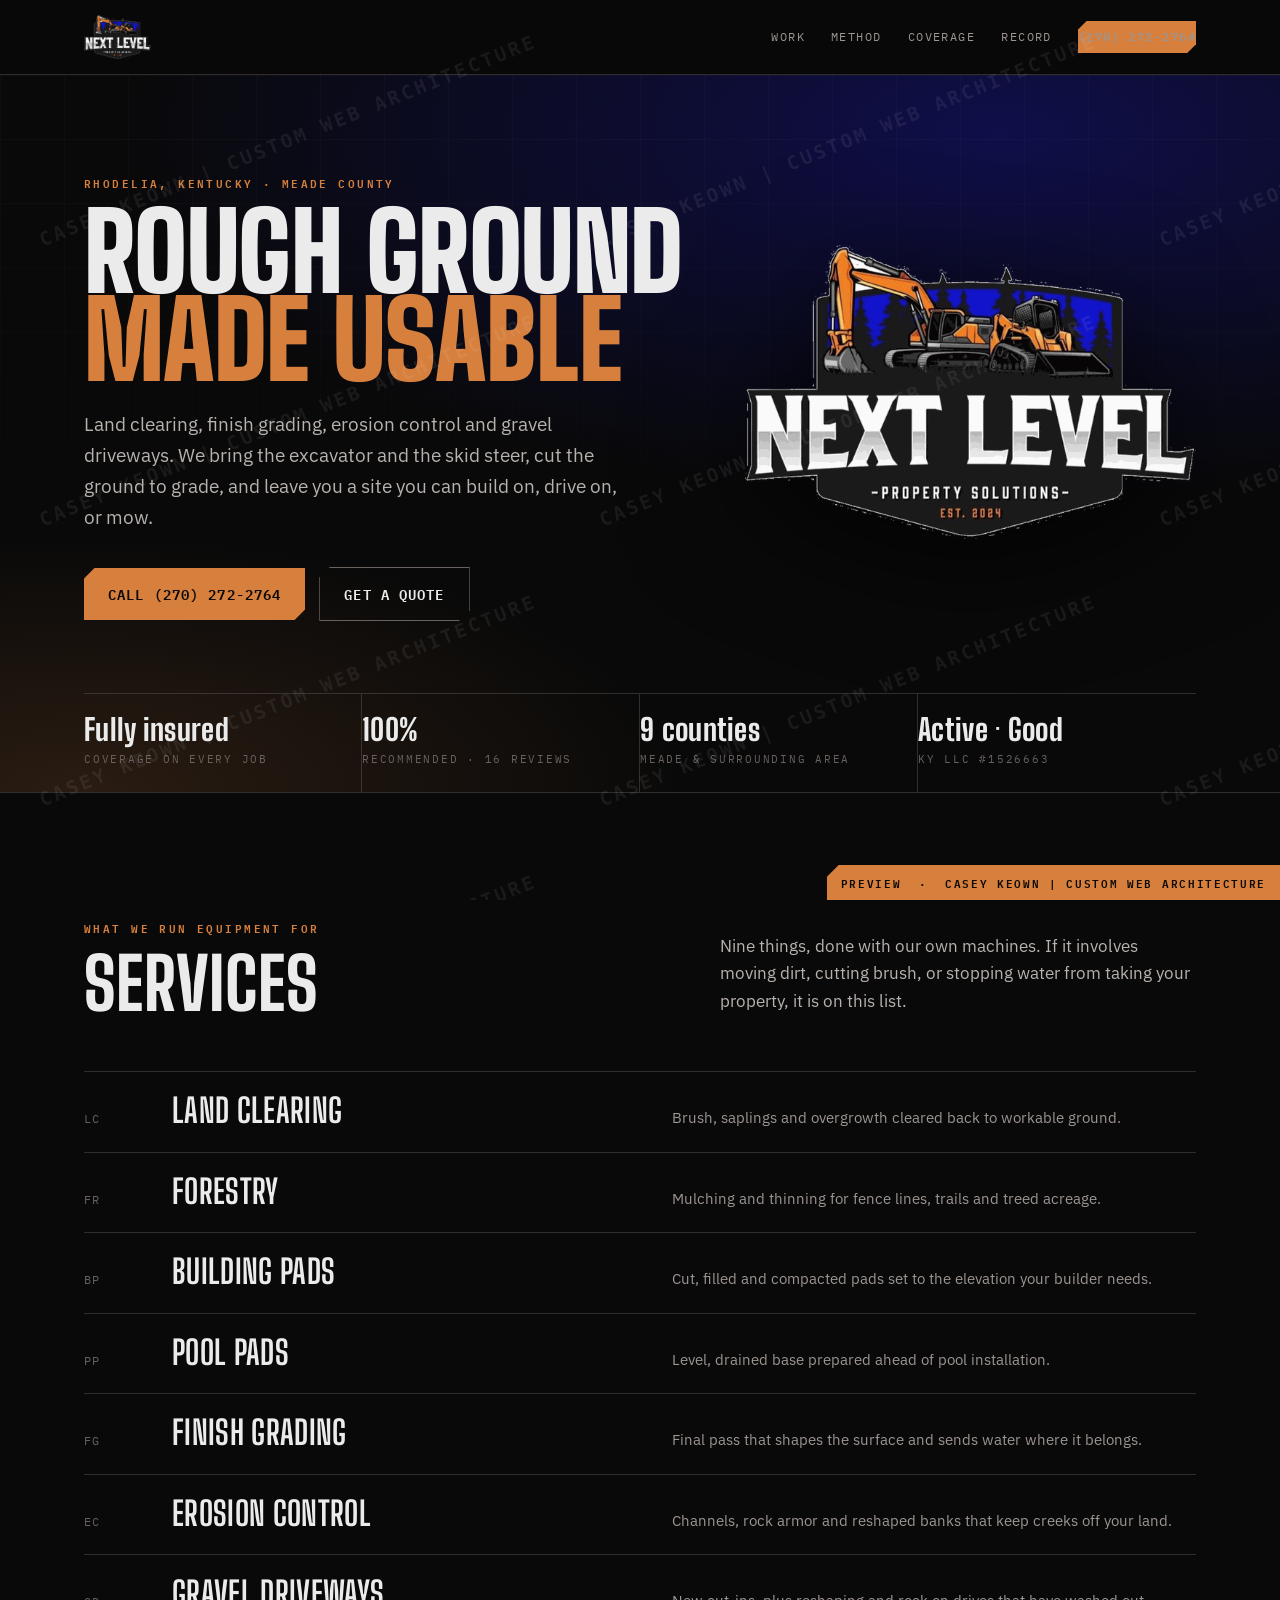
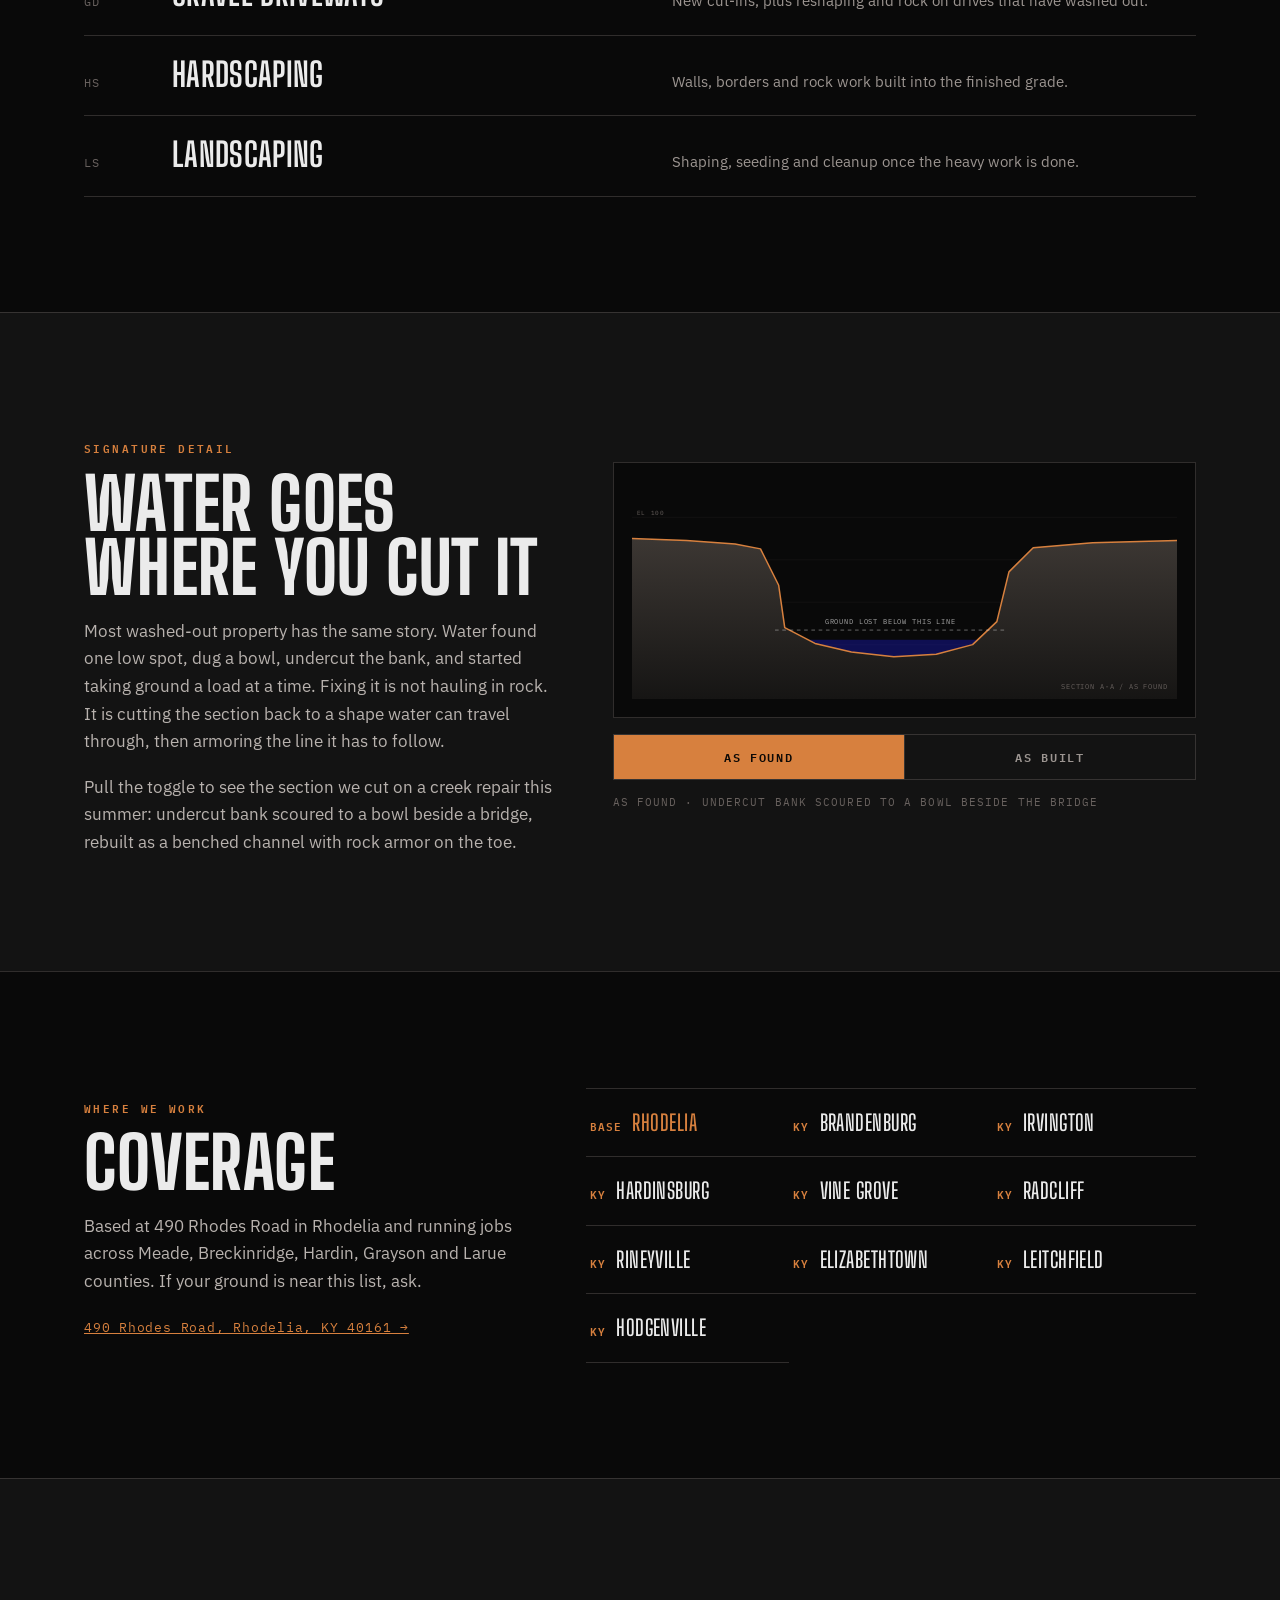
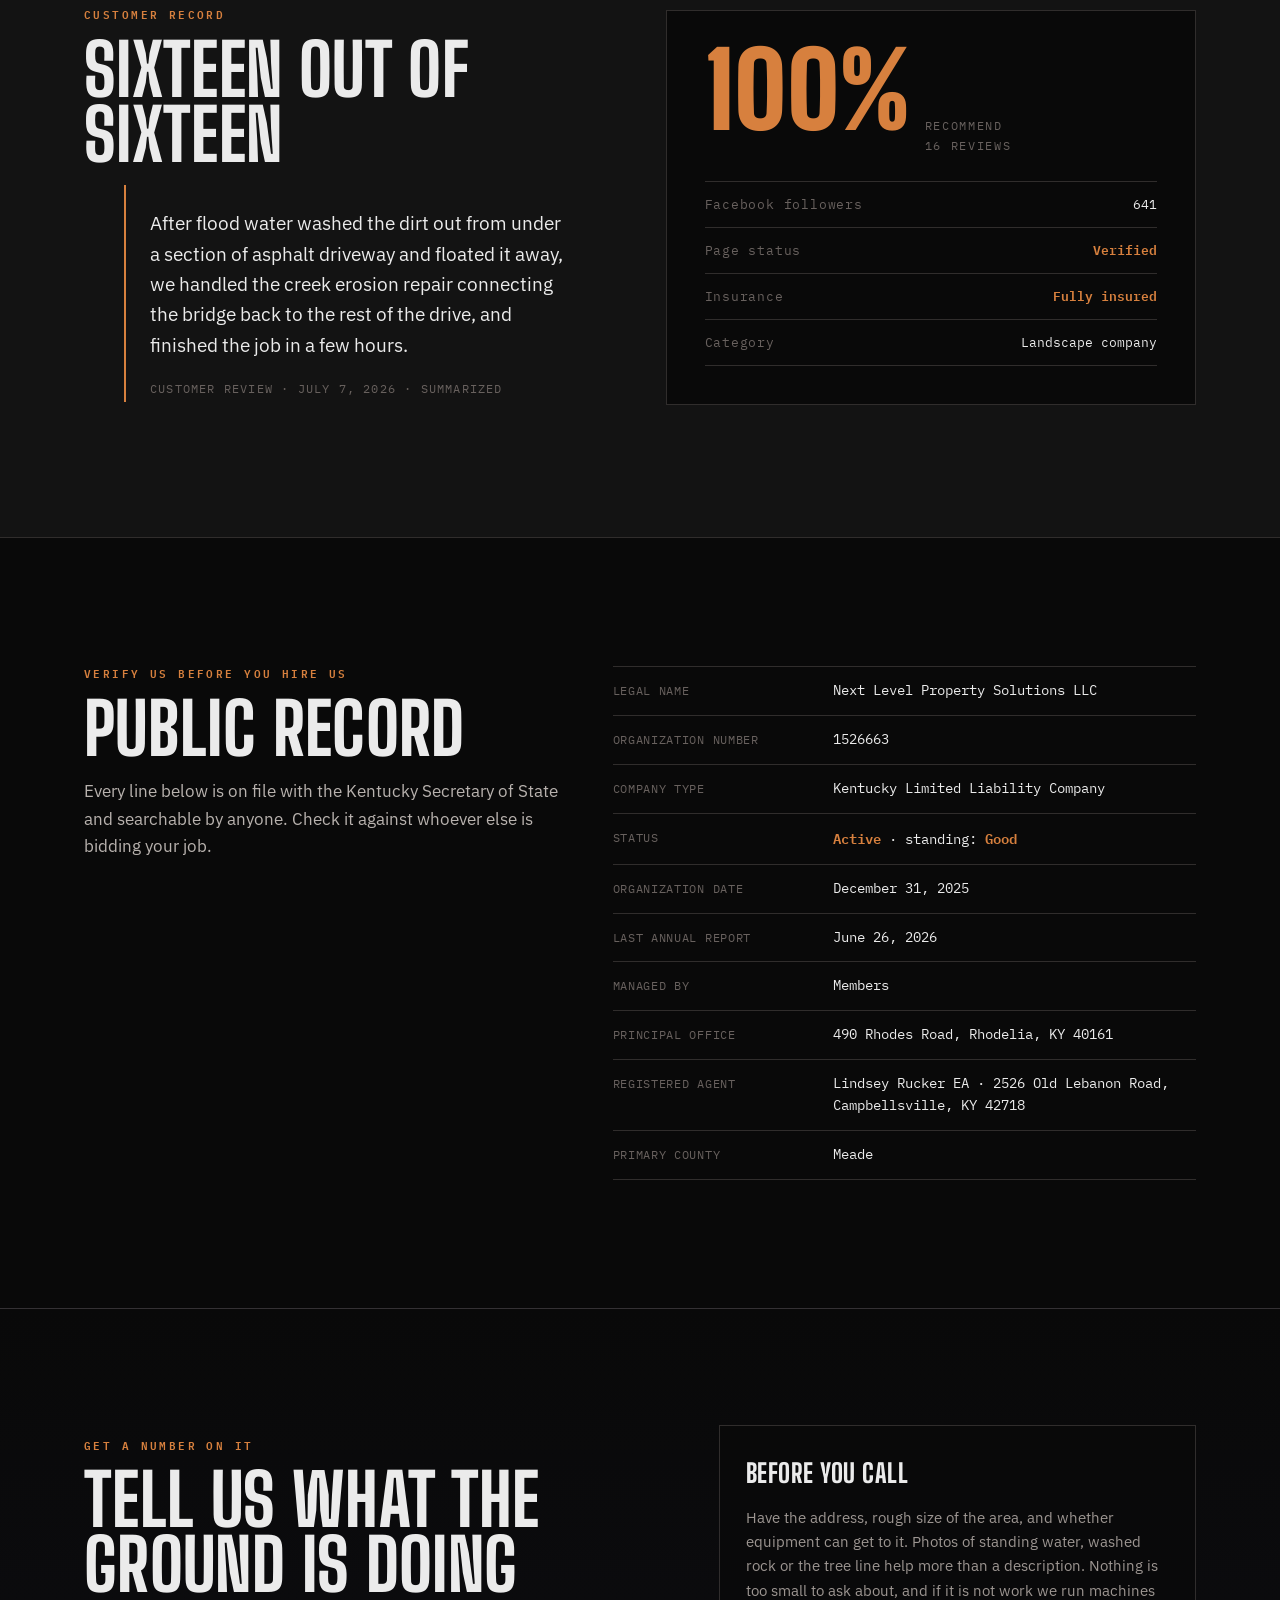
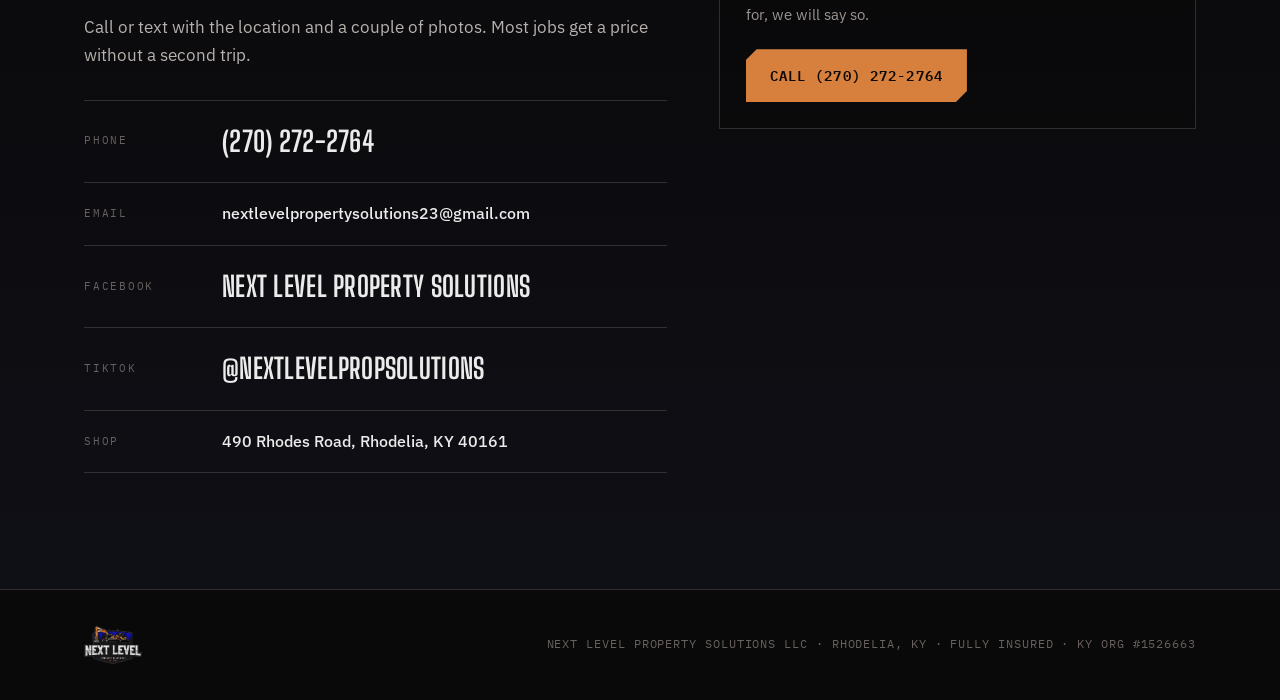
==== index.html @ d4b5556b "Add files via upload" ====
<!DOCTYPE html>
<html lang="en">
<head>
<meta charset="utf-8">
<meta name="viewport" content="width=device-width, initial-scale=1">
<title>Next Level Property Solutions | Land Clearing, Grading &amp; Erosion Control | Meade County, KY</title>
<meta name="description" content="Land clearing, finish grading, erosion control, building pads and gravel driveways across Meade, Breckinridge and Hardin counties. Fully insured Kentucky LLC. Call (270) 272-2764.">
<link rel="preconnect" href="https://fonts.googleapis.com">
<link rel="preconnect" href="https://fonts.gstatic.com" crossorigin>
<link href="https://fonts.googleapis.com/css2?family=Big+Shoulders+Display:wght@500;600;700;800;900&family=IBM+Plex+Mono:wght@400;500;600&family=IBM+Plex+Sans:wght@400;500;600&display=swap" rel="stylesheet">
<style>
:root{
  --iron:#090909;
  --orange:#d7803e;
  --blue:#1817aa;
  --stone:#68615e;
  --bone:#ebebeb;
  --iron-2:#131313;
  --iron-3:#1c1b1a;
  --rule:rgba(104,97,94,.42);
  --display:"Big Shoulders Display","Arial Narrow",sans-serif;
  --body:"IBM Plex Sans",system-ui,sans-serif;
  --mono:"IBM Plex Mono",ui-monospace,monospace;
  --gut:clamp(20px,5vw,64px);
}
*{box-sizing:border-box}
html{scroll-behavior:smooth}
body{
  margin:0;background:var(--iron);color:var(--bone);
  font-family:var(--body);font-size:17px;line-height:1.62;
  -webkit-font-smoothing:antialiased;
}
img{max-width:100%;display:block}
a{color:inherit}

/* ---------- shared type ---------- */
.wrap{max-width:1240px;margin:0 auto;padding:0 var(--gut)}
.tag{
  font-family:var(--mono);font-size:11px;font-weight:600;letter-spacing:.22em;
  text-transform:uppercase;color:var(--orange);
}
.h2{
  font-family:var(--display);font-weight:800;line-height:.9;
  font-size:clamp(38px,5.6vw,74px);letter-spacing:.005em;margin:14px 0 0;
  text-transform:uppercase;
}
.lede{color:#b8b2ae;max-width:62ch;margin:18px 0 0}
.band{border-top:1px solid var(--rule);padding:clamp(64px,9vw,116px) 0}

/* ---------- header ---------- */
.top{
  position:sticky;top:0;z-index:60;
  background:rgba(9,9,9,.86);backdrop-filter:blur(10px);
  border-bottom:1px solid var(--rule);
}
.top-in{display:flex;align-items:center;gap:22px;height:74px}
.top-logo{height:44px;width:auto}
.top-nav{margin-left:auto;display:flex;gap:26px;align-items:center}
.top-nav a{
  font-family:var(--mono);font-size:12px;letter-spacing:.12em;text-transform:uppercase;
  color:#9c9591;text-decoration:none;padding:6px 0;border-bottom:1px solid transparent;
}
.top-nav a:hover,.top-nav a:focus-visible{color:var(--bone);border-bottom-color:var(--orange)}
.call{
  font-family:var(--mono);font-weight:600;font-size:13px;letter-spacing:.06em;
  background:var(--orange);color:#0d0906;text-decoration:none;
  padding:11px 18px;white-space:nowrap;
  clip-path:polygon(9px 0,100% 0,100% calc(100% - 9px),calc(100% - 9px) 100%,0 100%,0 9px);
}
.call:hover{background:#e8944f}
@media(max-width:880px){.top-nav a:not(.call){display:none}}

/* ---------- hero ---------- */
.hero{position:relative;overflow:hidden;padding:clamp(48px,7vw,88px) 0 0}
.hero-bg{
  position:absolute;inset:0;z-index:0;
  background:
    radial-gradient(120% 90% at 78% 8%, rgba(24,23,170,.40) 0%, rgba(24,23,170,0) 58%),
    radial-gradient(80% 60% at 6% 100%, rgba(215,128,62,.16) 0%, rgba(215,128,62,0) 60%),
    var(--iron);
}
.hero-grid{
  position:absolute;inset:0;z-index:0;opacity:.5;
  background-image:linear-gradient(rgba(104,97,94,.14) 1px,transparent 1px),
                   linear-gradient(90deg,rgba(104,97,94,.14) 1px,transparent 1px);
  background-size:64px 64px;
  -webkit-mask-image:linear-gradient(to bottom,#000 0%,transparent 78%);
  mask-image:linear-gradient(to bottom,#000 0%,transparent 78%);
}
.hero-in{position:relative;z-index:1;display:grid;grid-template-columns:1.15fr .85fr;gap:clamp(28px,4vw,60px);align-items:center}
.hero h1{
  font-family:var(--display);font-weight:900;text-transform:uppercase;
  font-size:clamp(46px,8.4vw,112px);line-height:.82;letter-spacing:-.005em;margin:16px 0 0;
}
.hero h1 em{font-style:normal;color:var(--orange);display:block}
.hero-sub{font-size:clamp(17px,1.5vw,20px);color:#b8b2ae;max-width:50ch;margin:24px 0 0}
.hero-cta{display:flex;flex-wrap:wrap;gap:14px;margin-top:34px;align-items:center}
.btn{
  font-family:var(--mono);font-weight:600;font-size:14px;letter-spacing:.08em;
  text-transform:uppercase;text-decoration:none;padding:15px 24px;
  clip-path:polygon(11px 0,100% 0,100% calc(100% - 11px),calc(100% - 11px) 100%,0 100%,0 11px);
}
.btn-solid{background:var(--orange);color:#0d0906}
.btn-solid:hover{background:#e8944f}
.btn-ghost{border:1px solid var(--stone);color:var(--bone)}
.btn-ghost:hover{border-color:var(--bone);background:rgba(235,235,235,.05)}
.hero-badge{position:relative}
.hero-badge img{
  width:100%;max-width:460px;margin-left:auto;
  filter:drop-shadow(0 26px 60px rgba(0,0,0,.75));
}
.hero-facts{
  position:relative;z-index:1;display:flex;flex-wrap:wrap;gap:0;
  margin-top:clamp(40px,6vw,72px);border-top:1px solid var(--rule);
}
.fact{
  flex:1 1 180px;padding:20px 22px 20px 0;border-right:1px solid var(--rule);
}
.fact:last-child{border-right:0}
.fact b{
  display:block;font-family:var(--display);font-weight:800;font-size:30px;line-height:1;
  letter-spacing:.01em;
}
.fact span{font-family:var(--mono);font-size:11px;letter-spacing:.16em;text-transform:uppercase;color:var(--stone)}
@media(max-width:900px){
  .hero-in{grid-template-columns:1fr}
  .hero-badge{order:-1}
  .hero-badge img{margin:0 auto;max-width:340px}
  .fact{flex-basis:50%;border-right:0}
}

/* ---------- services ---------- */
.svc-head{display:grid;grid-template-columns:1fr .8fr;gap:40px;align-items:end}
.svc-list{margin-top:clamp(34px,5vw,56px);border-top:1px solid var(--rule)}
.svc{
  display:grid;grid-template-columns:64px 1fr 1.1fr;gap:24px;align-items:baseline;
  padding:22px 0;border-bottom:1px solid var(--rule);
  transition:background .25s ease,padding-left .25s ease;
}
.svc:hover{background:linear-gradient(90deg,rgba(215,128,62,.10),rgba(215,128,62,0) 70%);padding-left:12px}
.svc-code{font-family:var(--mono);font-size:12px;color:var(--stone);letter-spacing:.1em}
.svc-name{
  font-family:var(--display);font-weight:700;text-transform:uppercase;
  font-size:clamp(24px,2.6vw,34px);line-height:1;letter-spacing:.01em;
}
.svc:hover .svc-name{color:var(--orange)}
.svc-note{color:#9c9591;font-size:15px;line-height:1.5}
@media(max-width:820px){
  .svc-head{grid-template-columns:1fr}
  .svc{grid-template-columns:52px 1fr;row-gap:6px}
  .svc-note{grid-column:2}
}

/* ---------- section signature ---------- */
.sec{background:var(--iron-2)}
.sec-in{display:grid;grid-template-columns:.9fr 1.1fr;gap:clamp(32px,4vw,64px);align-items:center}
.sec-fig{
  background:var(--iron);border:1px solid var(--rule);padding:18px;
}
.sec-fig svg{width:100%;height:auto;display:block}
.profile{transition:d 900ms cubic-bezier(.65,.02,.2,1)}
.riprap{transition:opacity 500ms ease}
.scour{transition:opacity 500ms ease}
.toggle{display:flex;margin-top:16px;border:1px solid var(--rule)}
.toggle button{
  flex:1;background:transparent;border:0;color:#9c9591;cursor:pointer;
  font-family:var(--mono);font-size:12px;font-weight:600;letter-spacing:.14em;
  text-transform:uppercase;padding:12px 8px;transition:all .2s ease;
}
.toggle button + button{border-left:1px solid var(--rule)}
.toggle button[aria-pressed="true"]{background:var(--orange);color:#0d0906}
.toggle button:focus-visible{outline:2px solid var(--bone);outline-offset:-4px}
.fig-cap{font-family:var(--mono);font-size:11px;letter-spacing:.1em;color:var(--stone);margin-top:14px;text-transform:uppercase}
@media(max-width:900px){.sec-in{grid-template-columns:1fr}}

/* ---------- coverage ---------- */
.cov{display:grid;grid-template-columns:.85fr 1.15fr;gap:clamp(32px,4vw,64px)}
.towns{display:grid;grid-template-columns:repeat(auto-fill,minmax(190px,1fr));gap:0;border-top:1px solid var(--rule)}
.town{
  border-bottom:1px solid var(--rule);padding:16px 4px;
  font-family:var(--display);font-weight:600;font-size:22px;text-transform:uppercase;
  letter-spacing:.02em;display:flex;align-items:baseline;gap:10px;
}
.town i{font-style:normal;color:var(--orange);font-family:var(--mono);font-size:11px;letter-spacing:.1em}
.town.base{color:var(--orange)}
@media(max-width:820px){.cov{grid-template-columns:1fr}}

/* ---------- proof ---------- */
.proof{background:var(--iron-2)}
.proof-in{display:grid;grid-template-columns:1fr 1fr;gap:clamp(32px,4vw,64px);align-items:center}
.quote{
  border-left:2px solid var(--orange);padding:4px 0 4px 24px;
  font-size:19px;line-height:1.6;color:var(--bone);
}
.quote cite{
  display:block;margin-top:14px;font-style:normal;
  font-family:var(--mono);font-size:12px;letter-spacing:.1em;color:var(--stone);text-transform:uppercase;
}
.score{border:1px solid var(--rule);padding:clamp(24px,3vw,38px);background:var(--iron)}
.score-top{display:flex;align-items:baseline;gap:14px}
.score-num{font-family:var(--display);font-weight:900;font-size:clamp(64px,9vw,104px);line-height:.8;color:var(--orange)}
.score-lab{font-family:var(--mono);font-size:12px;letter-spacing:.14em;text-transform:uppercase;color:var(--stone)}
.score-rows{margin-top:26px;border-top:1px solid var(--rule)}
.score-row{
  display:flex;justify-content:space-between;gap:16px;padding:12px 0;
  border-bottom:1px solid var(--rule);font-family:var(--mono);font-size:13px;
}
.score-row span:first-child{color:var(--stone);letter-spacing:.06em}
@media(max-width:820px){.proof-in{grid-template-columns:1fr}}

/* ---------- record ---------- */
.rec-in{display:grid;grid-template-columns:.9fr 1.1fr;gap:clamp(32px,4vw,64px)}
.rec-table{border-top:1px solid var(--rule);font-family:var(--mono);font-size:13.5px}
.rec-row{display:grid;grid-template-columns:200px 1fr;gap:20px;padding:13px 0;border-bottom:1px solid var(--rule)}
.rec-row dt{color:var(--stone);letter-spacing:.06em;text-transform:uppercase;font-size:11.5px;padding-top:2px}
.rec-row dd{margin:0;color:var(--bone)}
.ok{color:var(--orange);font-weight:600}
@media(max-width:820px){.rec-in{grid-template-columns:1fr}.rec-row{grid-template-columns:1fr;gap:2px}}

/* ---------- contact ---------- */
.contact{background:linear-gradient(180deg,var(--iron) 0%,#0f0f16 100%);border-top:1px solid var(--rule)}
.contact-in{display:grid;grid-template-columns:1.1fr .9fr;gap:clamp(32px,4vw,64px);align-items:start}
.ct-list{margin-top:30px;border-top:1px solid var(--rule)}
.ct{
  display:grid;grid-template-columns:120px 1fr;gap:18px;align-items:center;
  padding:18px 0;border-bottom:1px solid var(--rule);text-decoration:none;
}
.ct:hover .ct-val{color:var(--orange)}
.ct-key{font-family:var(--mono);font-size:11px;letter-spacing:.16em;text-transform:uppercase;color:var(--stone)}
.ct-val{font-family:var(--display);font-weight:700;font-size:clamp(20px,2.2vw,28px);text-transform:uppercase;letter-spacing:.01em;word-break:break-word}
.ct-val.sm{font-family:var(--body);font-weight:500;font-size:16px;text-transform:none;letter-spacing:0}
.hours{
  border:1px solid var(--rule);padding:26px;background:rgba(9,9,9,.6);
}
.hours h3{font-family:var(--display);font-weight:800;text-transform:uppercase;font-size:26px;margin:0 0 12px;letter-spacing:.02em}
.hours p{margin:0;color:#9c9591;font-size:15px}
.hours .btn{margin-top:22px;display:inline-block}
@media(max-width:900px){.contact-in{grid-template-columns:1fr}}

/* ---------- footer ---------- */
.foot{border-top:1px solid var(--rule);padding:36px 0;background:var(--iron)}
.foot-in{display:flex;flex-wrap:wrap;gap:18px;align-items:center;justify-content:space-between}
.foot img{height:38px;width:auto;opacity:.9}
.foot p{margin:0;font-family:var(--mono);font-size:11.5px;letter-spacing:.08em;color:var(--stone);text-transform:uppercase}

/* ---------- preview watermark ---------- */
.wm{
  position:fixed;inset:0;z-index:90;pointer-events:none;
  background-image:url("data:image/svg+xml,%3Csvg%20xmlns%3D%22http%3A%2F%2Fwww.w3.org%2F2000%2Fsvg%22%20width%3D%22560%22%20height%3D%22280%22%3E%3Ctext%20x%3D%2220%22%20y%3D%22150%22%20transform%3D%22rotate%28-22%20280%20140%29%22%20font-family%3D%22IBM%20Plex%20Mono%2C%20monospace%22%20font-size%3D%2219%22%20font-weight%3D%22600%22%20letter-spacing%3D%223%22%20fill%3D%22%23ebebeb%22%3ECASEY%20KEOWN%20%7C%20CUSTOM%20WEB%20ARCHITECTURE%3C%2Ftext%3E%3C%2Fsvg%3E");background-repeat:repeat;background-size:560px 280px;opacity:.075;
}
.wm-badge{
  position:fixed;right:0;bottom:0;z-index:91;pointer-events:none;
  background:var(--orange);color:#0d0906;
  font-family:var(--mono);font-size:10.5px;font-weight:600;letter-spacing:.16em;
  text-transform:uppercase;padding:9px 14px;
  clip-path:polygon(12px 0,100% 0,100% 100%,0 100%,0 12px);
}
.wm-badge b{font-weight:600;color:#0d0906}
@media(max-width:600px){.wm-badge{font-size:9px;letter-spacing:.1em;padding:7px 10px}}

@media (prefers-reduced-motion:reduce){
  *{transition:none !important;animation:none !important}
  html{scroll-behavior:auto}
}
:focus-visible{outline:2px solid var(--orange);outline-offset:3px}
</style>
</head>
<body>

<div class="wm" aria-hidden="true"></div>
<div class="wm-badge" aria-hidden="true">Preview &nbsp;·&nbsp; <b>Casey Keown | Custom Web Architecture</b></div>

<header class="top">
  <div class="wrap top-in">
    <img class="top-logo" src="[data-uri]" alt="Next Level Property Solutions">
    <nav class="top-nav">
      <a href="#work">Work</a>
      <a href="#method">Method</a>
      <a href="#coverage">Coverage</a>
      <a href="#record">Record</a>
      <a class="call" href="tel:+12702722764">(270) 272-2764</a>
    </nav>
  </div>
</header>

<main>

<section class="hero">
  <div class="hero-bg"></div>
  <div class="hero-grid"></div>
  <div class="wrap">
    <div class="hero-in">
      <div>
        <p class="tag">Rhodelia, Kentucky · Meade County</p>
        <h1>Rough ground<em>made usable</em></h1>
        <p class="hero-sub">Land clearing, finish grading, erosion control and gravel driveways. We bring the excavator and the skid steer, cut the ground to grade, and leave you a site you can build on, drive on, or mow.</p>
        <div class="hero-cta">
          <a class="btn btn-solid" href="tel:+12702722764">Call (270) 272-2764</a>
          <a class="btn btn-ghost" href="#contact">Get a quote</a>
        </div>
      </div>
      <div class="hero-badge">
        <img src="[data-uri]" alt="Next Level Property Solutions badge with excavator and skid steer">
      </div>
    </div>

    <div class="hero-facts">
      <div class="fact"><b>Fully insured</b><span>Coverage on every job</span></div>
      <div class="fact"><b>100%</b><span>Recommended · 16 reviews</span></div>
      <div class="fact"><b>9 counties</b><span>Meade &amp; surrounding area</span></div>
      <div class="fact"><b>Active · Good</b><span>KY LLC #1526663</span></div>
    </div>
  </div>
</section>

<section class="band" id="work">
  <div class="wrap">
    <div class="svc-head">
      <div>
        <p class="tag">What we run equipment for</p>
        <h2 class="h2">Services</h2>
      </div>
      <p class="lede">Nine things, done with our own machines. If it involves moving dirt, cutting brush, or stopping water from taking your property, it is on this list.</p>
    </div>

    <div class="svc-list">
      <div class="svc"><span class="svc-code">LC</span><span class="svc-name">Land clearing</span><span class="svc-note">Brush, saplings and overgrowth cleared back to workable ground.</span></div>
      <div class="svc"><span class="svc-code">FR</span><span class="svc-name">Forestry</span><span class="svc-note">Mulching and thinning for fence lines, trails and treed acreage.</span></div>
      <div class="svc"><span class="svc-code">BP</span><span class="svc-name">Building pads</span><span class="svc-note">Cut, filled and compacted pads set to the elevation your builder needs.</span></div>
      <div class="svc"><span class="svc-code">PP</span><span class="svc-name">Pool pads</span><span class="svc-note">Level, drained base prepared ahead of pool installation.</span></div>
      <div class="svc"><span class="svc-code">FG</span><span class="svc-name">Finish grading</span><span class="svc-note">Final pass that shapes the surface and sends water where it belongs.</span></div>
      <div class="svc"><span class="svc-code">EC</span><span class="svc-name">Erosion control</span><span class="svc-note">Channels, rock armor and reshaped banks that keep creeks off your land.</span></div>
      <div class="svc"><span class="svc-code">GD</span><span class="svc-name">Gravel driveways</span><span class="svc-note">New cut-ins, plus reshaping and rock on drives that have washed out.</span></div>
      <div class="svc"><span class="svc-code">HS</span><span class="svc-name">Hardscaping</span><span class="svc-note">Walls, borders and rock work built into the finished grade.</span></div>
      <div class="svc"><span class="svc-code">LS</span><span class="svc-name">Landscaping</span><span class="svc-note">Shaping, seeding and cleanup once the heavy work is done.</span></div>
    </div>
  </div>
</section>

<section class="sec band" id="method">
  <div class="wrap sec-in">
    <div>
      <p class="tag">Signature detail</p>
      <h2 class="h2">Water goes where you cut it</h2>
      <p class="lede">Most washed-out property has the same story. Water found one low spot, dug a bowl, undercut the bank, and started taking ground a load at a time. Fixing it is not hauling in rock. It is cutting the section back to a shape water can travel through, then armoring the line it has to follow.</p>
      <p class="lede">Pull the toggle to see the section we cut on a creek repair this summer: undercut bank scoured to a bowl beside a bridge, rebuilt as a benched channel with rock armor on the toe.</p>
    </div>

    <div>
      <div class="sec-fig">
        <svg viewBox="0 0 900 360" role="img" aria-labelledby="secTitle">
          <title id="secTitle">Cross section of a creek bank shown as found and as built</title>
          <defs>
            <linearGradient id="soil" x1="0" y1="0" x2="0" y2="1">
              <stop offset="0%" stop-color="#3c3733"/>
              <stop offset="100%" stop-color="#161514"/>
            </linearGradient>
            <clipPath id="air"><path id="airPath" d=""/></clipPath>
          </defs>

          <g stroke="#68615e" stroke-opacity=".16">
            <line x1="0" y1="60" x2="900" y2="60"/>
            <line x1="0" y1="130" x2="900" y2="130"/>
            <line x1="0" y1="200" x2="900" y2="200"/>
            <line x1="0" y1="270" x2="900" y2="270"/>
          </g>
          <g font-family="IBM Plex Mono, monospace" font-size="10" fill="#68615e" letter-spacing="1">
            <text x="8" y="56">EL 100</text>
            <text x="8" y="126">EL 97</text>
            <text x="8" y="196">EL 94</text>
            <text x="8" y="266">EL 91</text>
          </g>

          <path id="profileFill" class="profile" fill="url(#soil)" d=""/>
          <rect id="water" x="0" width="900" y="262" height="98" fill="#1817aa" fill-opacity=".45" clip-path="url(#air)"/>
          <path id="profileLine" class="profile" fill="none" stroke="#d7803e" stroke-width="2.5" stroke-linejoin="round" stroke-linecap="round" d=""/>

          <g id="riprap" class="riprap" opacity="0" fill="#68615e" stroke="#ebebeb" stroke-opacity=".22" stroke-width="1"><circle cx="286" cy="160" r="8"/><circle cx="309" cy="183" r="7"/><circle cx="332" cy="200" r="9"/><circle cx="355" cy="215" r="6"/><circle cx="378" cy="224" r="6"/><circle cx="401" cy="231" r="6"/><circle cx="424" cy="234" r="8"/><circle cx="447" cy="235" r="6"/><circle cx="470" cy="236" r="7"/><circle cx="493" cy="235" r="6"/><circle cx="516" cy="233" r="6"/><circle cx="539" cy="226" r="9"/><circle cx="562" cy="220" r="9"/><circle cx="585" cy="204" r="6"/><circle cx="608" cy="189" r="7"/><circle cx="631" cy="164" r="6"/></g>

          <g id="scour" class="scour" opacity="1">
            <path d="M236 246 L616 246" fill="none" stroke="#ebebeb" stroke-opacity=".55" stroke-width="1.2" stroke-dasharray="6 6"/>
            <text x="426" y="236" text-anchor="middle" font-family="IBM Plex Mono, monospace" font-size="11" fill="#ebebeb" fill-opacity=".7" letter-spacing="1.4">GROUND LOST BELOW THIS LINE</text>
          </g>

          <text id="slopeNote" x="884" y="344" text-anchor="end" font-family="IBM Plex Mono, monospace" font-size="11" fill="#68615e" letter-spacing="1.4">SECTION A-A</text>
        </svg>
      </div>

      <div class="toggle" role="group" aria-label="Section state">
        <button id="btnFound" aria-pressed="true">As found</button>
        <button id="btnBuilt" aria-pressed="false">As built</button>
      </div>
      <p class="fig-cap" id="figCap">As found</p>
    </div>
  </div>
</section>

<section class="band" id="coverage">
  <div class="wrap cov">
    <div>
      <p class="tag">Where we work</p>
      <h2 class="h2">Coverage</h2>
      <p class="lede">Based at 490 Rhodes Road in Rhodelia and running jobs across Meade, Breckinridge, Hardin, Grayson and Larue counties. If your ground is near this list, ask.</p>
      <p class="lede"><a href="https://www.google.com/maps/search/?api=1&amp;query=490+Rhodes+Road+Rhodelia+KY+40161" target="_blank" rel="noopener" style="font-family:var(--mono);font-size:13px;letter-spacing:.06em;color:var(--orange)">490 Rhodes Road, Rhodelia, KY 40161 &rarr;</a></p>
    </div>
    <div class="towns">
      <div class="town base"><i>BASE</i> Rhodelia</div>
      <div class="town"><i>KY</i> Brandenburg</div>
      <div class="town"><i>KY</i> Irvington</div>
      <div class="town"><i>KY</i> Hardinsburg</div>
      <div class="town"><i>KY</i> Vine Grove</div>
      <div class="town"><i>KY</i> Radcliff</div>
      <div class="town"><i>KY</i> Rineyville</div>
      <div class="town"><i>KY</i> Elizabethtown</div>
      <div class="town"><i>KY</i> Leitchfield</div>
      <div class="town"><i>KY</i> Hodgenville</div>
    </div>
  </div>
</section>

<section class="proof band">
  <div class="wrap proof-in">
    <div>
      <p class="tag">Customer record</p>
      <h2 class="h2">Sixteen out of sixteen</h2>
      <blockquote class="quote">
        <p>After flood water washed the dirt out from under a section of asphalt driveway and floated it away, we handled the creek erosion repair connecting the bridge back to the rest of the drive, and finished the job in a few hours.</p>
        <cite>Customer review · July 7, 2026 · summarized</cite>
      </blockquote>
    </div>
    <div class="score">
      <div class="score-top">
        <span class="score-num">100%</span>
        <span class="score-lab">Recommend<br>16 reviews</span>
      </div>
      <div class="score-rows">
        <div class="score-row"><span>Facebook followers</span><span>641</span></div>
        <div class="score-row"><span>Page status</span><span class="ok">Verified</span></div>
        <div class="score-row"><span>Insurance</span><span class="ok">Fully insured</span></div>
        <div class="score-row"><span>Category</span><span>Landscape company</span></div>
      </div>
    </div>
  </div>
</section>

<section class="band" id="record">
  <div class="wrap rec-in">
    <div>
      <p class="tag">Verify us before you hire us</p>
      <h2 class="h2">Public record</h2>
      <p class="lede">Every line below is on file with the Kentucky Secretary of State and searchable by anyone. Check it against whoever else is bidding your job.</p>
    </div>
    <dl class="rec-table">
      <div class="rec-row"><dt>Legal name</dt><dd>Next Level Property Solutions LLC</dd></div>
      <div class="rec-row"><dt>Organization number</dt><dd>1526663</dd></div>
      <div class="rec-row"><dt>Company type</dt><dd>Kentucky Limited Liability Company</dd></div>
      <div class="rec-row"><dt>Status</dt><dd><span class="ok">Active</span> · standing: <span class="ok">Good</span></dd></div>
      <div class="rec-row"><dt>Organization date</dt><dd>December 31, 2025</dd></div>
      <div class="rec-row"><dt>Last annual report</dt><dd>June 26, 2026</dd></div>
      <div class="rec-row"><dt>Managed by</dt><dd>Members</dd></div>
      <div class="rec-row"><dt>Principal office</dt><dd>490 Rhodes Road, Rhodelia, KY 40161</dd></div>
      <div class="rec-row"><dt>Registered agent</dt><dd>Lindsey Rucker EA · 2526 Old Lebanon Road, Campbellsville, KY 42718</dd></div>
      <div class="rec-row"><dt>Primary county</dt><dd>Meade</dd></div>
    </dl>
  </div>
</section>

<section class="contact band" id="contact">
  <div class="wrap contact-in">
    <div>
      <p class="tag">Get a number on it</p>
      <h2 class="h2">Tell us what the ground is doing</h2>
      <p class="lede">Call or text with the location and a couple of photos. Most jobs get a price without a second trip.</p>
      <div class="ct-list">
        <a class="ct" href="tel:+12702722764"><span class="ct-key">Phone</span><span class="ct-val">(270) 272-2764</span></a>
        <a class="ct" href="mailto:nextlevelpropertysolutions23@gmail.com"><span class="ct-key">Email</span><span class="ct-val sm">nextlevelpropertysolutions23@gmail.com</span></a>
        <a class="ct" href="https://www.facebook.com/profile.php?id=61567720687296" target="_blank" rel="noopener"><span class="ct-key">Facebook</span><span class="ct-val">Next Level Property Solutions</span></a>
        <a class="ct" href="https://tiktok.com/@nextlevelpropsolutions" target="_blank" rel="noopener"><span class="ct-key">TikTok</span><span class="ct-val">@nextlevelpropsolutions</span></a>
        <a class="ct" href="https://www.google.com/maps/search/?api=1&amp;query=490+Rhodes+Road+Rhodelia+KY+40161" target="_blank" rel="noopener"><span class="ct-key">Shop</span><span class="ct-val sm">490 Rhodes Road, Rhodelia, KY 40161</span></a>
      </div>
    </div>
    <aside class="hours">
      <h3>Before you call</h3>
      <p>Have the address, rough size of the area, and whether equipment can get to it. Photos of standing water, washed rock or the tree line help more than a description. Nothing is too small to ask about, and if it is not work we run machines for, we will say so.</p>
      <a class="btn btn-solid" href="tel:+12702722764">Call (270) 272-2764</a>
    </aside>
  </div>
</section>

</main>

<footer class="foot">
  <div class="wrap foot-in">
    <img src="[data-uri]" alt="Next Level Property Solutions">
    <p>Next Level Property Solutions LLC · Rhodelia, KY · Fully insured · KY Org #1526663</p>
  </div>
</footer>

<script>
(function(){
  var FOUND = "M0 95 L90 98 L170 104 L212 112 L242 172 L252 242 L302 268 L362 282 L432 290 L502 286 L562 270 L602 232 L622 150 L662 110 L760 102 L900 98";
  var BUILT = "M0 95 L90 97 L170 100 L215 104 L262 142 L312 192 L362 226 L412 240 L462 242 L512 240 L562 226 L612 192 L656 142 L700 104 L780 100 L900 96";

  var line = document.getElementById('profileLine');
  var fill = document.getElementById('profileFill');
  var air  = document.getElementById('airPath');
  var riprap = document.getElementById('riprap');
  var scour = document.getElementById('scour');
  var water = document.getElementById('water');
  var note = document.getElementById('slopeNote');
  var cap  = document.getElementById('figCap');
  var bFound = document.getElementById('btnFound');
  var bBuilt = document.getElementById('btnBuilt');

  function soil(p){ return "M0 360 L" + p.slice(1) + " L900 360 Z"; }
  function sky(p){ return "M0 0 L" + p.slice(1) + " L900 0 Z"; }

  function set(state){
    var built = state === 'built';
    var p = built ? BUILT : FOUND;
    line.setAttribute('d', p);
    fill.setAttribute('d', soil(p));
    air.setAttribute('d', sky(p));
    riprap.style.opacity = built ? '1' : '0';
    scour.style.opacity = built ? '0' : '1';
    water.setAttribute('y', built ? '250' : '262');
    water.setAttribute('height', built ? '110' : '98');
    note.textContent = built ? 'SECTION A-A / AS BUILT' : 'SECTION A-A / AS FOUND';
    cap.textContent = built
      ? 'As built \u00b7 benched channel, 2:1 side slopes, rock armor on the toe'
      : 'As found \u00b7 undercut bank scoured to a bowl beside the bridge';
    bFound.setAttribute('aria-pressed', built ? 'false' : 'true');
    bBuilt.setAttribute('aria-pressed', built ? 'true' : 'false');
  }

  bFound.addEventListener('click', function(){ set('found'); });
  bBuilt.addEventListener('click', function(){ set('built'); });
  set('found');
})();
</script>
</body>
</html>
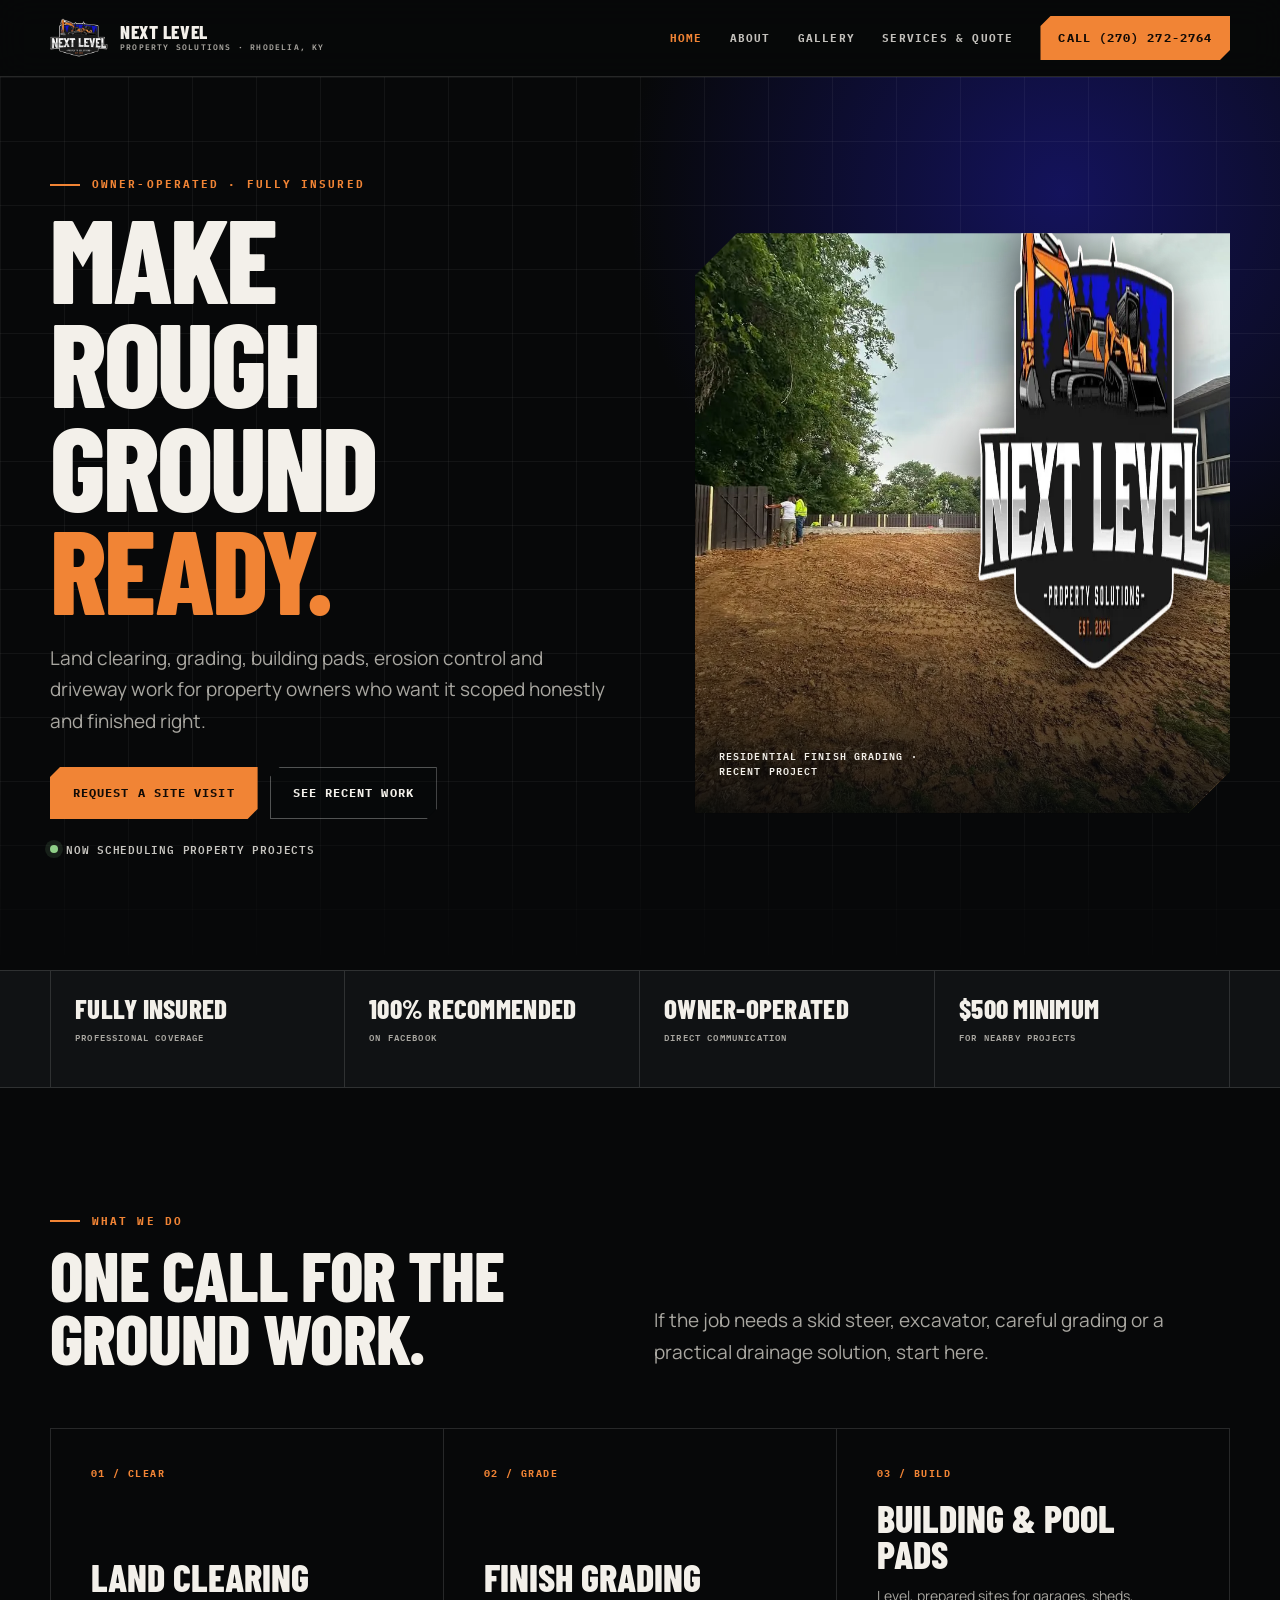
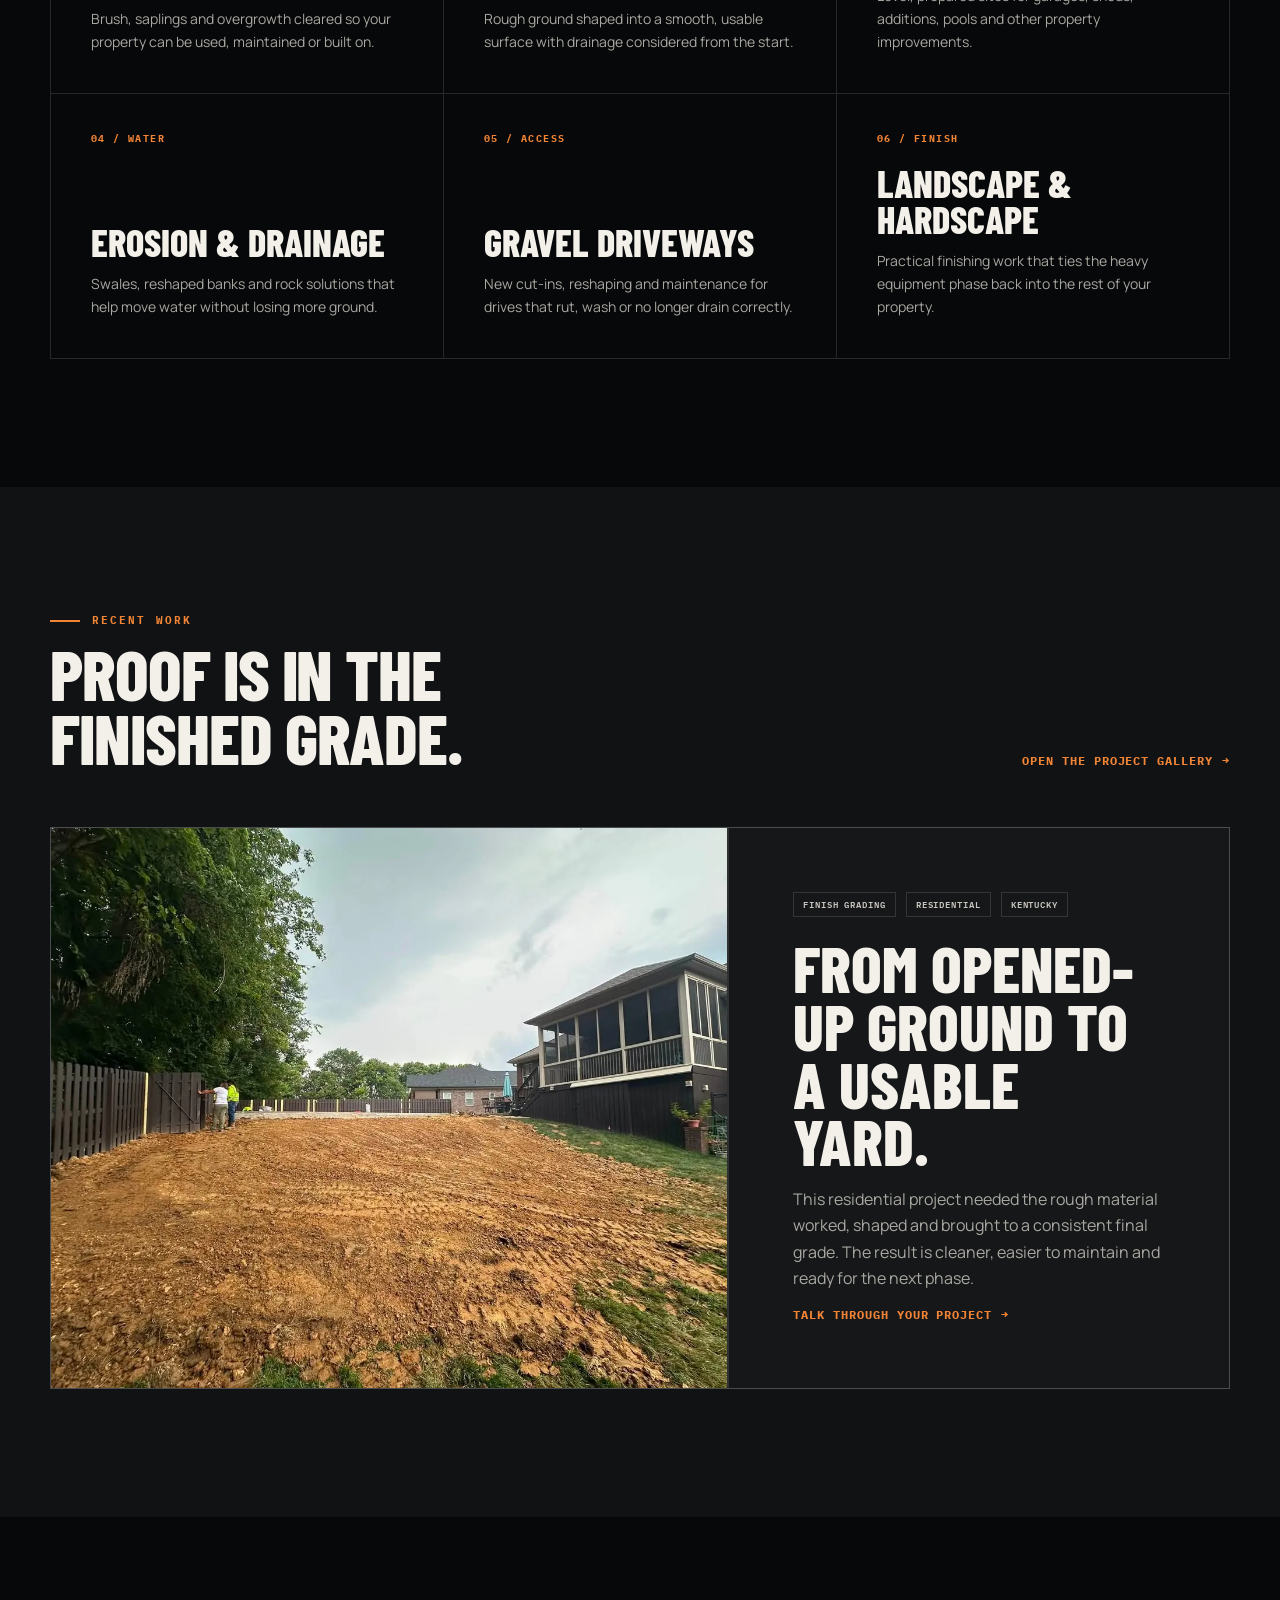
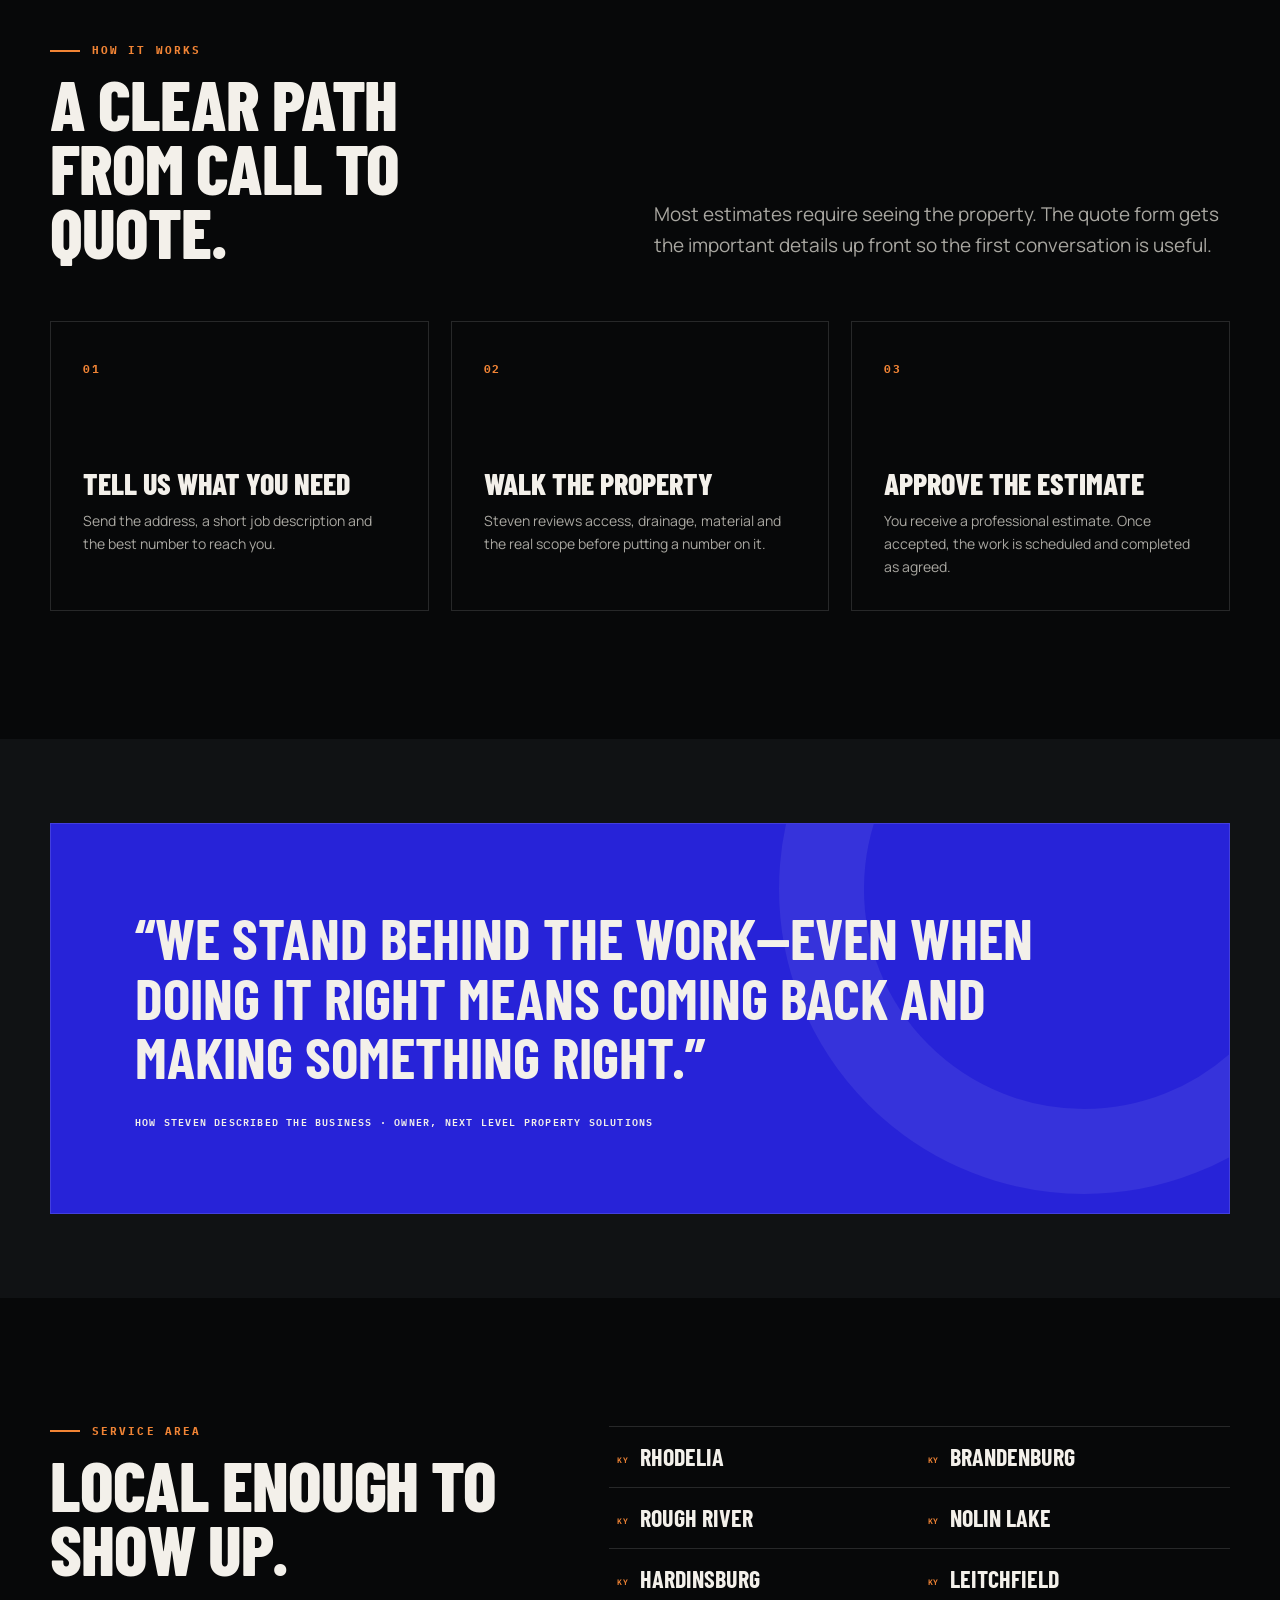
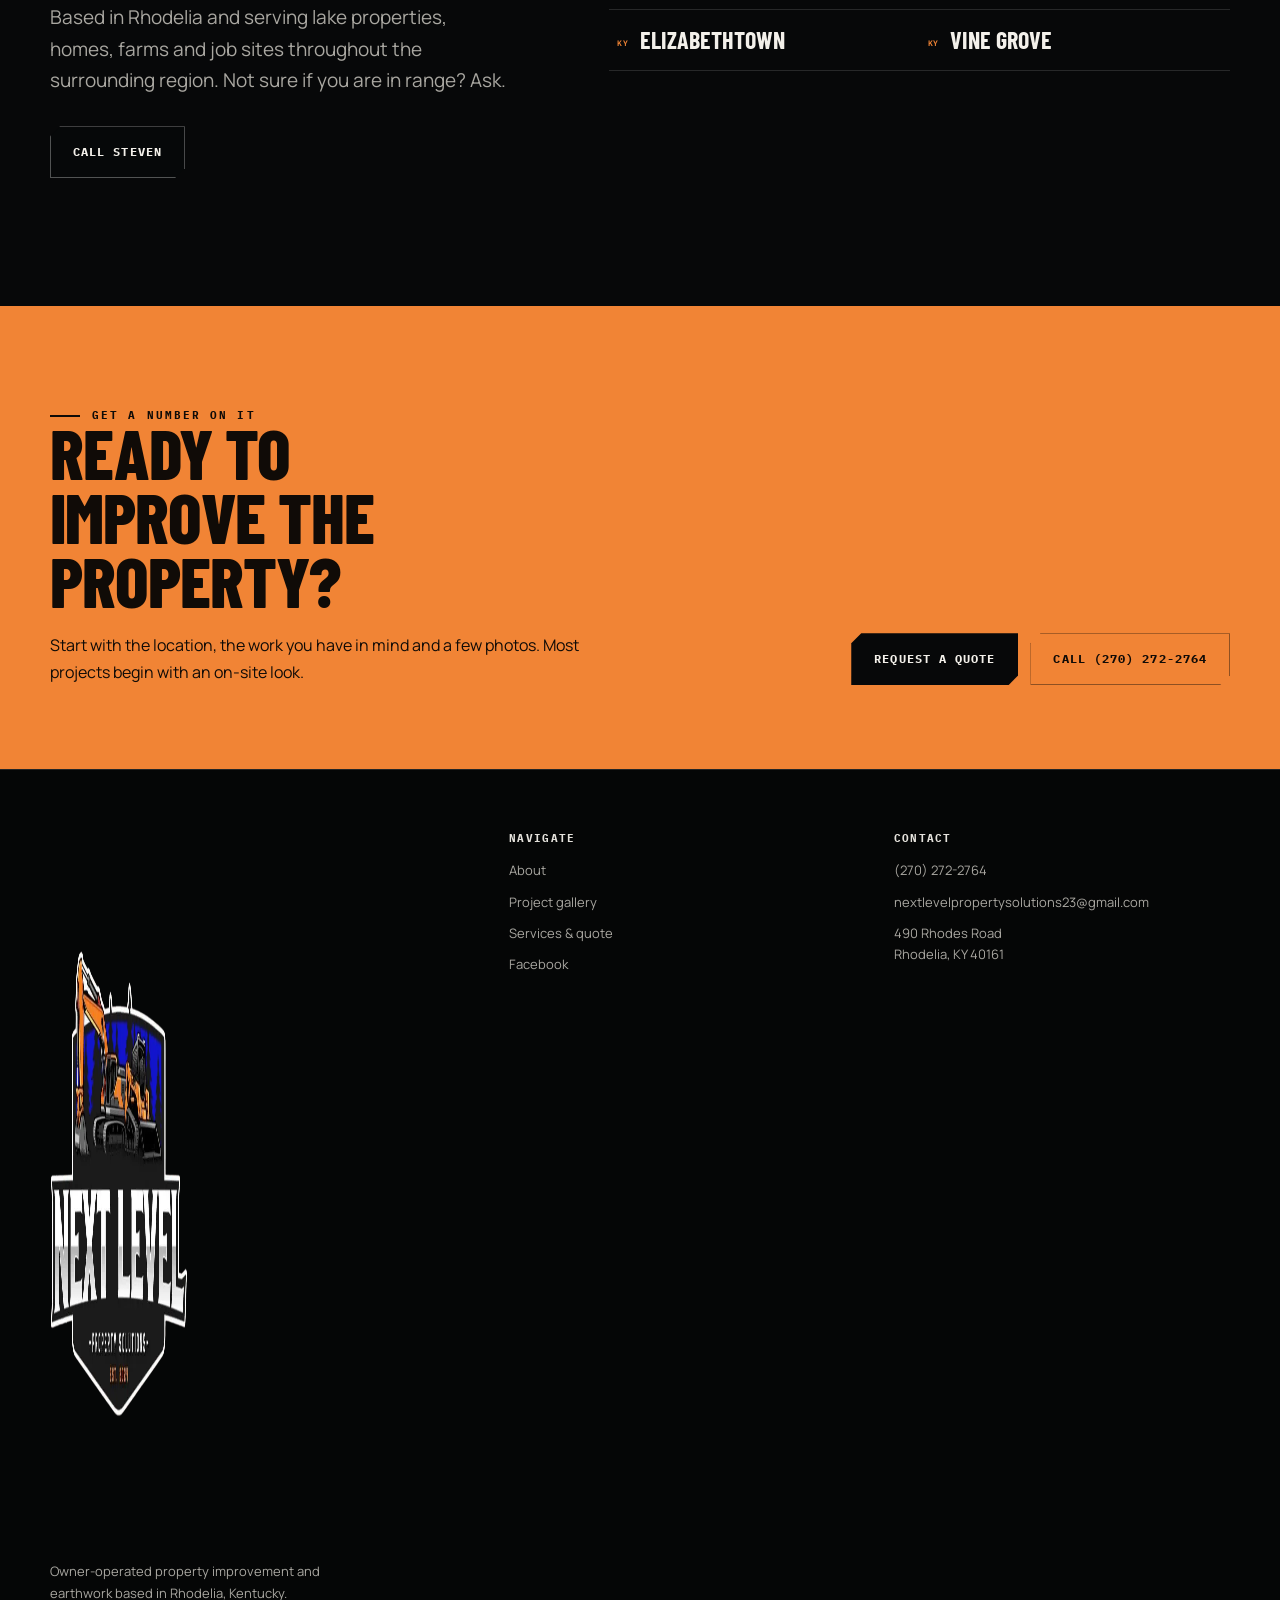
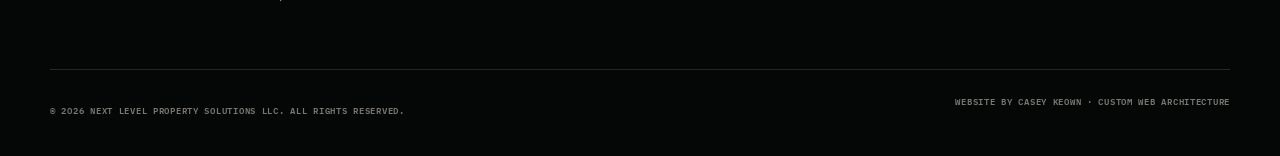
==== commit 4a6b4936: "Add files via upload" ====
--- a/index.html
+++ b/index.html
@@ -1,542 +1,180 @@
 <!DOCTYPE html>
 <html lang="en">
 <head>
-<meta charset="utf-8">
-<meta name="viewport" content="width=device-width, initial-scale=1">
-<title>Next Level Property Solutions | Land Clearing, Grading &amp; Erosion Control | Meade County, KY</title>
-<meta name="description" content="Land clearing, finish grading, erosion control, building pads and gravel driveways across Meade, Breckinridge and Hardin counties. Fully insured Kentucky LLC. Call (270) 272-2764.">
-<link rel="preconnect" href="https://fonts.googleapis.com">
-<link rel="preconnect" href="https://fonts.gstatic.com" crossorigin>
-<link href="https://fonts.googleapis.com/css2?family=Big+Shoulders+Display:wght@500;600;700;800;900&family=IBM+Plex+Mono:wght@400;500;600&family=IBM+Plex+Sans:wght@400;500;600&display=swap" rel="stylesheet">
-<style>
-:root{
-  --iron:#090909;
-  --orange:#d7803e;
-  --blue:#1817aa;
-  --stone:#68615e;
-  --bone:#ebebeb;
-  --iron-2:#131313;
-  --iron-3:#1c1b1a;
-  --rule:rgba(104,97,94,.42);
-  --display:"Big Shoulders Display","Arial Narrow",sans-serif;
-  --body:"IBM Plex Sans",system-ui,sans-serif;
-  --mono:"IBM Plex Mono",ui-monospace,monospace;
-  --gut:clamp(20px,5vw,64px);
-}
-*{box-sizing:border-box}
-html{scroll-behavior:smooth}
-body{
-  margin:0;background:var(--iron);color:var(--bone);
-  font-family:var(--body);font-size:17px;line-height:1.62;
-  -webkit-font-smoothing:antialiased;
-}
-img{max-width:100%;display:block}
-a{color:inherit}
-
-/* ---------- shared type ---------- */
-.wrap{max-width:1240px;margin:0 auto;padding:0 var(--gut)}
-.tag{
-  font-family:var(--mono);font-size:11px;font-weight:600;letter-spacing:.22em;
-  text-transform:uppercase;color:var(--orange);
-}
-.h2{
-  font-family:var(--display);font-weight:800;line-height:.9;
-  font-size:clamp(38px,5.6vw,74px);letter-spacing:.005em;margin:14px 0 0;
-  text-transform:uppercase;
-}
-.lede{color:#b8b2ae;max-width:62ch;margin:18px 0 0}
-.band{border-top:1px solid var(--rule);padding:clamp(64px,9vw,116px) 0}
-
-/* ---------- header ---------- */
-.top{
-  position:sticky;top:0;z-index:60;
-  background:rgba(9,9,9,.86);backdrop-filter:blur(10px);
-  border-bottom:1px solid var(--rule);
-}
-.top-in{display:flex;align-items:center;gap:22px;height:74px}
-.top-logo{height:44px;width:auto}
-.top-nav{margin-left:auto;display:flex;gap:26px;align-items:center}
-.top-nav a{
-  font-family:var(--mono);font-size:12px;letter-spacing:.12em;text-transform:uppercase;
-  color:#9c9591;text-decoration:none;padding:6px 0;border-bottom:1px solid transparent;
-}
-.top-nav a:hover,.top-nav a:focus-visible{color:var(--bone);border-bottom-color:var(--orange)}
-.call{
-  font-family:var(--mono);font-weight:600;font-size:13px;letter-spacing:.06em;
-  background:var(--orange);color:#0d0906;text-decoration:none;
-  padding:11px 18px;white-space:nowrap;
-  clip-path:polygon(9px 0,100% 0,100% calc(100% - 9px),calc(100% - 9px) 100%,0 100%,0 9px);
-}
-.call:hover{background:#e8944f}
-@media(max-width:880px){.top-nav a:not(.call){display:none}}
-
-/* ---------- hero ---------- */
-.hero{position:relative;overflow:hidden;padding:clamp(48px,7vw,88px) 0 0}
-.hero-bg{
-  position:absolute;inset:0;z-index:0;
-  background:
-    radial-gradient(120% 90% at 78% 8%, rgba(24,23,170,.40) 0%, rgba(24,23,170,0) 58%),
-    radial-gradient(80% 60% at 6% 100%, rgba(215,128,62,.16) 0%, rgba(215,128,62,0) 60%),
-    var(--iron);
-}
-.hero-grid{
-  position:absolute;inset:0;z-index:0;opacity:.5;
-  background-image:linear-gradient(rgba(104,97,94,.14) 1px,transparent 1px),
-                   linear-gradient(90deg,rgba(104,97,94,.14) 1px,transparent 1px);
-  background-size:64px 64px;
-  -webkit-mask-image:linear-gradient(to bottom,#000 0%,transparent 78%);
-  mask-image:linear-gradient(to bottom,#000 0%,transparent 78%);
-}
-.hero-in{position:relative;z-index:1;display:grid;grid-template-columns:1.15fr .85fr;gap:clamp(28px,4vw,60px);align-items:center}
-.hero h1{
-  font-family:var(--display);font-weight:900;text-transform:uppercase;
-  font-size:clamp(46px,8.4vw,112px);line-height:.82;letter-spacing:-.005em;margin:16px 0 0;
-}
-.hero h1 em{font-style:normal;color:var(--orange);display:block}
-.hero-sub{font-size:clamp(17px,1.5vw,20px);color:#b8b2ae;max-width:50ch;margin:24px 0 0}
-.hero-cta{display:flex;flex-wrap:wrap;gap:14px;margin-top:34px;align-items:center}
-.btn{
-  font-family:var(--mono);font-weight:600;font-size:14px;letter-spacing:.08em;
-  text-transform:uppercase;text-decoration:none;padding:15px 24px;
-  clip-path:polygon(11px 0,100% 0,100% calc(100% - 11px),calc(100% - 11px) 100%,0 100%,0 11px);
-}
-.btn-solid{background:var(--orange);color:#0d0906}
-.btn-solid:hover{background:#e8944f}
-.btn-ghost{border:1px solid var(--stone);color:var(--bone)}
-.btn-ghost:hover{border-color:var(--bone);background:rgba(235,235,235,.05)}
-.hero-badge{position:relative}
-.hero-badge img{
-  width:100%;max-width:460px;margin-left:auto;
-  filter:drop-shadow(0 26px 60px rgba(0,0,0,.75));
-}
-.hero-facts{
-  position:relative;z-index:1;display:flex;flex-wrap:wrap;gap:0;
-  margin-top:clamp(40px,6vw,72px);border-top:1px solid var(--rule);
-}
-.fact{
-  flex:1 1 180px;padding:20px 22px 20px 0;border-right:1px solid var(--rule);
-}
-.fact:last-child{border-right:0}
-.fact b{
-  display:block;font-family:var(--display);font-weight:800;font-size:30px;line-height:1;
-  letter-spacing:.01em;
-}
-.fact span{font-family:var(--mono);font-size:11px;letter-spacing:.16em;text-transform:uppercase;color:var(--stone)}
-@media(max-width:900px){
-  .hero-in{grid-template-columns:1fr}
-  .hero-badge{order:-1}
-  .hero-badge img{margin:0 auto;max-width:340px}
-  .fact{flex-basis:50%;border-right:0}
-}
-
-/* ---------- services ---------- */
-.svc-head{display:grid;grid-template-columns:1fr .8fr;gap:40px;align-items:end}
-.svc-list{margin-top:clamp(34px,5vw,56px);border-top:1px solid var(--rule)}
-.svc{
-  display:grid;grid-template-columns:64px 1fr 1.1fr;gap:24px;align-items:baseline;
-  padding:22px 0;border-bottom:1px solid var(--rule);
-  transition:background .25s ease,padding-left .25s ease;
-}
-.svc:hover{background:linear-gradient(90deg,rgba(215,128,62,.10),rgba(215,128,62,0) 70%);padding-left:12px}
-.svc-code{font-family:var(--mono);font-size:12px;color:var(--stone);letter-spacing:.1em}
-.svc-name{
-  font-family:var(--display);font-weight:700;text-transform:uppercase;
-  font-size:clamp(24px,2.6vw,34px);line-height:1;letter-spacing:.01em;
-}
-.svc:hover .svc-name{color:var(--orange)}
-.svc-note{color:#9c9591;font-size:15px;line-height:1.5}
-@media(max-width:820px){
-  .svc-head{grid-template-columns:1fr}
-  .svc{grid-template-columns:52px 1fr;row-gap:6px}
-  .svc-note{grid-column:2}
-}
-
-/* ---------- section signature ---------- */
-.sec{background:var(--iron-2)}
-.sec-in{display:grid;grid-template-columns:.9fr 1.1fr;gap:clamp(32px,4vw,64px);align-items:center}
-.sec-fig{
-  background:var(--iron);border:1px solid var(--rule);padding:18px;
-}
-.sec-fig svg{width:100%;height:auto;display:block}
-.profile{transition:d 900ms cubic-bezier(.65,.02,.2,1)}
-.riprap{transition:opacity 500ms ease}
-.scour{transition:opacity 500ms ease}
-.toggle{display:flex;margin-top:16px;border:1px solid var(--rule)}
-.toggle button{
-  flex:1;background:transparent;border:0;color:#9c9591;cursor:pointer;
-  font-family:var(--mono);font-size:12px;font-weight:600;letter-spacing:.14em;
-  text-transform:uppercase;padding:12px 8px;transition:all .2s ease;
-}
-.toggle button + button{border-left:1px solid var(--rule)}
-.toggle button[aria-pressed="true"]{background:var(--orange);color:#0d0906}
-.toggle button:focus-visible{outline:2px solid var(--bone);outline-offset:-4px}
-.fig-cap{font-family:var(--mono);font-size:11px;letter-spacing:.1em;color:var(--stone);margin-top:14px;text-transform:uppercase}
-@media(max-width:900px){.sec-in{grid-template-columns:1fr}}
-
-/* ---------- coverage ---------- */
-.cov{display:grid;grid-template-columns:.85fr 1.15fr;gap:clamp(32px,4vw,64px)}
-.towns{display:grid;grid-template-columns:repeat(auto-fill,minmax(190px,1fr));gap:0;border-top:1px solid var(--rule)}
-.town{
-  border-bottom:1px solid var(--rule);padding:16px 4px;
-  font-family:var(--display);font-weight:600;font-size:22px;text-transform:uppercase;
-  letter-spacing:.02em;display:flex;align-items:baseline;gap:10px;
-}
-.town i{font-style:normal;color:var(--orange);font-family:var(--mono);font-size:11px;letter-spacing:.1em}
-.town.base{color:var(--orange)}
-@media(max-width:820px){.cov{grid-template-columns:1fr}}
-
-/* ---------- proof ---------- */
-.proof{background:var(--iron-2)}
-.proof-in{display:grid;grid-template-columns:1fr 1fr;gap:clamp(32px,4vw,64px);align-items:center}
-.quote{
-  border-left:2px solid var(--orange);padding:4px 0 4px 24px;
-  font-size:19px;line-height:1.6;color:var(--bone);
-}
-.quote cite{
-  display:block;margin-top:14px;font-style:normal;
-  font-family:var(--mono);font-size:12px;letter-spacing:.1em;color:var(--stone);text-transform:uppercase;
-}
-.score{border:1px solid var(--rule);padding:clamp(24px,3vw,38px);background:var(--iron)}
-.score-top{display:flex;align-items:baseline;gap:14px}
-.score-num{font-family:var(--display);font-weight:900;font-size:clamp(64px,9vw,104px);line-height:.8;color:var(--orange)}
-.score-lab{font-family:var(--mono);font-size:12px;letter-spacing:.14em;text-transform:uppercase;color:var(--stone)}
-.score-rows{margin-top:26px;border-top:1px solid var(--rule)}
-.score-row{
-  display:flex;justify-content:space-between;gap:16px;padding:12px 0;
-  border-bottom:1px solid var(--rule);font-family:var(--mono);font-size:13px;
-}
-.score-row span:first-child{color:var(--stone);letter-spacing:.06em}
-@media(max-width:820px){.proof-in{grid-template-columns:1fr}}
-
-/* ---------- record ---------- */
-.rec-in{display:grid;grid-template-columns:.9fr 1.1fr;gap:clamp(32px,4vw,64px)}
-.rec-table{border-top:1px solid var(--rule);font-family:var(--mono);font-size:13.5px}
-.rec-row{display:grid;grid-template-columns:200px 1fr;gap:20px;padding:13px 0;border-bottom:1px solid var(--rule)}
-.rec-row dt{color:var(--stone);letter-spacing:.06em;text-transform:uppercase;font-size:11.5px;padding-top:2px}
-.rec-row dd{margin:0;color:var(--bone)}
-.ok{color:var(--orange);font-weight:600}
-@media(max-width:820px){.rec-in{grid-template-columns:1fr}.rec-row{grid-template-columns:1fr;gap:2px}}
-
-/* ---------- contact ---------- */
-.contact{background:linear-gradient(180deg,var(--iron) 0%,#0f0f16 100%);border-top:1px solid var(--rule)}
-.contact-in{display:grid;grid-template-columns:1.1fr .9fr;gap:clamp(32px,4vw,64px);align-items:start}
-.ct-list{margin-top:30px;border-top:1px solid var(--rule)}
-.ct{
-  display:grid;grid-template-columns:120px 1fr;gap:18px;align-items:center;
-  padding:18px 0;border-bottom:1px solid var(--rule);text-decoration:none;
-}
-.ct:hover .ct-val{color:var(--orange)}
-.ct-key{font-family:var(--mono);font-size:11px;letter-spacing:.16em;text-transform:uppercase;color:var(--stone)}
-.ct-val{font-family:var(--display);font-weight:700;font-size:clamp(20px,2.2vw,28px);text-transform:uppercase;letter-spacing:.01em;word-break:break-word}
-.ct-val.sm{font-family:var(--body);font-weight:500;font-size:16px;text-transform:none;letter-spacing:0}
-.hours{
-  border:1px solid var(--rule);padding:26px;background:rgba(9,9,9,.6);
-}
-.hours h3{font-family:var(--display);font-weight:800;text-transform:uppercase;font-size:26px;margin:0 0 12px;letter-spacing:.02em}
-.hours p{margin:0;color:#9c9591;font-size:15px}
-.hours .btn{margin-top:22px;display:inline-block}
-@media(max-width:900px){.contact-in{grid-template-columns:1fr}}
-
-/* ---------- footer ---------- */
-.foot{border-top:1px solid var(--rule);padding:36px 0;background:var(--iron)}
-.foot-in{display:flex;flex-wrap:wrap;gap:18px;align-items:center;justify-content:space-between}
-.foot img{height:38px;width:auto;opacity:.9}
-.foot p{margin:0;font-family:var(--mono);font-size:11.5px;letter-spacing:.08em;color:var(--stone);text-transform:uppercase}
-
-/* ---------- preview watermark ---------- */
-.wm{
-  position:fixed;inset:0;z-index:90;pointer-events:none;
-  background-image:url("data:image/svg+xml,%3Csvg%20xmlns%3D%22http%3A%2F%2Fwww.w3.org%2F2000%2Fsvg%22%20width%3D%22560%22%20height%3D%22280%22%3E%3Ctext%20x%3D%2220%22%20y%3D%22150%22%20transform%3D%22rotate%28-22%20280%20140%29%22%20font-family%3D%22IBM%20Plex%20Mono%2C%20monospace%22%20font-size%3D%2219%22%20font-weight%3D%22600%22%20letter-spacing%3D%223%22%20fill%3D%22%23ebebeb%22%3ECASEY%20KEOWN%20%7C%20CUSTOM%20WEB%20ARCHITECTURE%3C%2Ftext%3E%3C%2Fsvg%3E");background-repeat:repeat;background-size:560px 280px;opacity:.075;
-}
-.wm-badge{
-  position:fixed;right:0;bottom:0;z-index:91;pointer-events:none;
-  background:var(--orange);color:#0d0906;
-  font-family:var(--mono);font-size:10.5px;font-weight:600;letter-spacing:.16em;
-  text-transform:uppercase;padding:9px 14px;
-  clip-path:polygon(12px 0,100% 0,100% 100%,0 100%,0 12px);
-}
-.wm-badge b{font-weight:600;color:#0d0906}
-@media(max-width:600px){.wm-badge{font-size:9px;letter-spacing:.1em;padding:7px 10px}}
-
-@media (prefers-reduced-motion:reduce){
-  *{transition:none !important;animation:none !important}
-  html{scroll-behavior:auto}
-}
-:focus-visible{outline:2px solid var(--orange);outline-offset:3px}
-</style>
+  <meta charset="utf-8">
+  <meta name="viewport" content="width=device-width, initial-scale=1">
+  <title>Next Level Property Solutions | Grading &amp; Land Clearing</title>
+  <meta name="description" content="Owner-operated grading, land clearing, erosion control, building pads and gravel driveway work serving Rhodelia, Rough River, Nolin Lake and surrounding Kentucky communities.">
+  <meta name="theme-color" content="#070809">
+  <meta property="og:title" content="Next Level Property Solutions">
+  <meta property="og:description" content="Make rough ground ready for what comes next. Fully insured property work in central Kentucky.">
+  <meta property="og:type" content="website">
+  <meta property="og:image" content="assets/images/finish-grade-02.jpg">
+  <link rel="icon" href="assets/images/logo.webp" type="image/webp">
+  <link rel="preconnect" href="https://fonts.googleapis.com">
+  <link rel="preconnect" href="https://fonts.gstatic.com" crossorigin>
+  <link href="https://fonts.googleapis.com/css2?family=Barlow+Condensed:wght@600;700;800;900&amp;family=IBM+Plex+Mono:wght@500;600;700&amp;family=Manrope:wght@400;500;600;700&amp;display=swap" rel="stylesheet">
+  <link rel="stylesheet" href="assets/css/site.css">
+  <script type="application/ld+json">
+  {
+    "@context": "https://schema.org",
+    "@type": "LocalBusiness",
+    "name": "Next Level Property Solutions LLC",
+    "telephone": "+1-270-272-2764",
+    "email": "nextlevelpropertysolutions23@gmail.com",
+    "address": {
+      "@type": "PostalAddress",
+      "streetAddress": "490 Rhodes Road",
+      "addressLocality": "Rhodelia",
+      "addressRegion": "KY",
+      "postalCode": "40161",
+      "addressCountry": "US"
+    },
+    "areaServed": ["Meade County", "Breckinridge County", "Hardin County", "Grayson County", "Larue County"],
+    "sameAs": [
+      "https://www.facebook.com/61567720687296/",
+      "https://tiktok.com/@nextlevelpropsolutions"
+    ]
+  }
+  </script>
 </head>
 <body>
+  <a class="skip-link" href="#main">Skip to content</a>
+  <header class="site-header">
+    <div class="wrap header-inner">
+      <a class="brand" href="./" aria-label="Next Level Property Solutions home">
+        <img src="assets/images/logo.webp" alt="" width="720" height="720">
+        <span class="brand-copy"><strong>Next Level</strong><span>Property Solutions · Rhodelia, KY</span></span>
+      </a>
+      <nav class="desktop-nav" aria-label="Main navigation">
+        <a href="./" aria-current="page">Home</a>
+        <a href="about/">About</a>
+        <a href="gallery/">Gallery</a>
+        <a href="quote/">Services &amp; Quote</a>
+        <a class="btn btn-primary header-cta" href="tel:+12702722764">Call (270) 272-2764</a>
+      </nav>
+      <button class="menu-toggle" type="button" aria-label="Open menu" aria-controls="mobile-menu" aria-expanded="false" data-menu-toggle><span></span></button>
+    </div>
+  </header>
+  <nav class="mobile-nav" id="mobile-menu" aria-label="Mobile navigation" data-mobile-nav data-open="false">
+    <a href="./">Home</a><a href="about/">About</a><a href="gallery/">Gallery</a><a href="quote/">Services &amp; Quote</a>
+    <a class="mobile-call" href="tel:+12702722764">Call (270) 272-2764</a>
+  </nav>
 
-<div class="wm" aria-hidden="true"></div>
-<div class="wm-badge" aria-hidden="true">Preview &nbsp;·&nbsp; <b>Casey Keown | Custom Web Architecture</b></div>
-
-<header class="top">
-  <div class="wrap top-in">
-    <img class="top-logo" src="[data-uri]" alt="Next Level Property Solutions">
-    <nav class="top-nav">
-      <a href="#work">Work</a>
-      <a href="#method">Method</a>
-      <a href="#coverage">Coverage</a>
-      <a href="#record">Record</a>
-      <a class="call" href="tel:+12702722764">(270) 272-2764</a>
-    </nav>
-  </div>
-</header>
-
-<main>
-
-<section class="hero">
-  <div class="hero-bg"></div>
-  <div class="hero-grid"></div>
-  <div class="wrap">
-    <div class="hero-in">
-      <div>
-        <p class="tag">Rhodelia, Kentucky · Meade County</p>
-        <h1>Rough ground<em>made usable</em></h1>
-        <p class="hero-sub">Land clearing, finish grading, erosion control and gravel driveways. We bring the excavator and the skid steer, cut the ground to grade, and leave you a site you can build on, drive on, or mow.</p>
-        <div class="hero-cta">
-          <a class="btn btn-solid" href="tel:+12702722764">Call (270) 272-2764</a>
-          <a class="btn btn-ghost" href="#contact">Get a quote</a>
+  <main id="main">
+    <section class="hero">
+      <div class="wrap hero-grid">
+        <div class="hero-copy">
+          <p class="eyebrow">Owner-operated · Fully insured</p>
+          <h1 class="display">Make rough ground <span class="accent">ready.</span></h1>
+          <p class="lede">Land clearing, grading, building pads, erosion control and driveway work for property owners who want it scoped honestly and finished right.</p>
+          <div class="button-row">
+            <a class="btn btn-primary" href="quote/">Request a site visit</a>
+            <a class="btn btn-outline" href="gallery/">See recent work</a>
+          </div>
+          <p class="availability">Now scheduling property projects</p>
+        </div>
+        <div class="hero-media">
+          <img src="assets/images/finish-grade-02.webp" alt="Freshly finish-graded residential property" width="1280" height="960" fetchpriority="high">
+          <p class="hero-note">Residential finish grading · Recent project</p>
+          <img class="hero-mark" src="assets/images/logo.webp" alt="" width="720" height="720">
         </div>
       </div>
-      <div class="hero-badge">
-        <img src="[data-uri]" alt="Next Level Property Solutions badge with excavator and skid steer">
+    </section>
+
+    <section class="trust-bar" aria-label="Business highlights">
+      <div class="wrap trust-grid">
+        <div class="trust-item"><strong>Fully insured</strong><span>Professional coverage</span></div>
+        <div class="trust-item"><strong>100% recommended</strong><span>On Facebook</span></div>
+        <div class="trust-item"><strong>Owner-operated</strong><span>Direct communication</span></div>
+        <div class="trust-item"><strong>$500 minimum</strong><span>For nearby projects</span></div>
       </div>
+    </section>
+
+    <section class="section" id="services">
+      <div class="wrap">
+        <div class="section-head">
+          <div><p class="eyebrow">What we do</p><h2 class="heading">One call for the ground work.</h2></div>
+          <p class="lede">If the job needs a skid steer, excavator, careful grading or a practical drainage solution, start here.</p>
+        </div>
+        <div class="service-grid">
+          <article class="service-card"><span class="service-no">01 / CLEAR</span><h3>Land clearing</h3><p>Brush, saplings and overgrowth cleared so your property can be used, maintained or built on.</p></article>
+          <article class="service-card"><span class="service-no">02 / GRADE</span><h3>Finish grading</h3><p>Rough ground shaped into a smooth, usable surface with drainage considered from the start.</p></article>
+          <article class="service-card"><span class="service-no">03 / BUILD</span><h3>Building &amp; pool pads</h3><p>Level, prepared sites for garages, sheds, additions, pools and other property improvements.</p></article>
+          <article class="service-card"><span class="service-no">04 / WATER</span><h3>Erosion &amp; drainage</h3><p>Swales, reshaped banks and rock solutions that help move water without losing more ground.</p></article>
+          <article class="service-card"><span class="service-no">05 / ACCESS</span><h3>Gravel driveways</h3><p>New cut-ins, reshaping and maintenance for drives that rut, wash or no longer drain correctly.</p></article>
+          <article class="service-card"><span class="service-no">06 / FINISH</span><h3>Landscape &amp; hardscape</h3><p>Practical finishing work that ties the heavy equipment phase back into the rest of your property.</p></article>
+        </div>
+      </div>
+    </section>
+
+    <section class="section surface">
+      <div class="wrap">
+        <div class="section-head">
+          <div><p class="eyebrow">Recent work</p><h2 class="heading">Proof is in the finished grade.</h2></div>
+          <a class="text-link" href="gallery/">Open the project gallery</a>
+        </div>
+        <article class="project-feature">
+          <div class="project-image"><img src="assets/images/finish-grade-02.webp" alt="Smoothly graded residential yard beside a screened porch" width="1280" height="960" loading="lazy"></div>
+          <div class="project-copy">
+            <div class="project-meta"><span>Finish grading</span><span>Residential</span><span>Kentucky</span></div>
+            <h3>From opened-up ground to a usable yard.</h3>
+            <p>This residential project needed the rough material worked, shaped and brought to a consistent final grade. The result is cleaner, easier to maintain and ready for the next phase.</p>
+            <a class="text-link" href="quote/">Talk through your project</a>
+          </div>
+        </article>
+      </div>
+    </section>
+
+    <section class="section">
+      <div class="wrap">
+        <div class="section-head">
+          <div><p class="eyebrow">How it works</p><h2 class="heading">A clear path from call to quote.</h2></div>
+          <p class="lede">Most estimates require seeing the property. The quote form gets the important details up front so the first conversation is useful.</p>
+        </div>
+        <div class="process-grid">
+          <article class="process-card"><h3>Tell us what you need</h3><p>Send the address, a short job description and the best number to reach you.</p></article>
+          <article class="process-card"><h3>Walk the property</h3><p>Steven reviews access, drainage, material and the real scope before putting a number on it.</p></article>
+          <article class="process-card"><h3>Approve the estimate</h3><p>You receive a professional estimate. Once accepted, the work is scheduled and completed as agreed.</p></article>
+        </div>
+      </div>
+    </section>
+
+    <section class="section-tight surface">
+      <div class="wrap">
+        <div class="quote-panel">
+          <blockquote>“We stand behind the work—even when doing it right means coming back and making something right.”</blockquote>
+          <cite>How Steven described the business · Owner, Next Level Property Solutions</cite>
+        </div>
+      </div>
+    </section>
+
+    <section class="section">
+      <div class="wrap coverage-grid">
+        <div><p class="eyebrow">Service area</p><h2 class="heading">Local enough to show up.</h2><p class="lede">Based in Rhodelia and serving lake properties, homes, farms and job sites throughout the surrounding region. Not sure if you are in range? Ask.</p><div class="button-row"><a class="btn btn-outline" href="tel:+12702722764">Call Steven</a></div></div>
+        <ul class="coverage-list" aria-label="Common service areas"><li>Rhodelia</li><li>Brandenburg</li><li>Rough River</li><li>Nolin Lake</li><li>Hardinsburg</li><li>Leitchfield</li><li>Elizabethtown</li><li>Vine Grove</li></ul>
+      </div>
+    </section>
+
+    <section class="section-tight cta">
+      <div class="wrap cta-grid">
+        <div><p class="eyebrow eyebrow-ink">Get a number on it</p><h2 class="heading">Ready to improve the property?</h2><p>Start with the location, the work you have in mind and a few photos. Most projects begin with an on-site look.</p></div>
+        <div class="cta-actions"><a class="btn btn-primary" href="quote/">Request a quote</a><a class="btn btn-outline" href="tel:+12702722764">Call (270) 272-2764</a></div>
+      </div>
+    </section>
+  </main>
+
+  <footer class="site-footer">
+    <div class="wrap">
+      <div class="footer-grid">
+        <div class="footer-brand"><img src="assets/images/logo.webp" alt="Next Level Property Solutions" width="720" height="720"><p>Owner-operated property improvement and earthwork based in Rhodelia, Kentucky.</p></div>
+        <div class="footer-col"><h2>Navigate</h2><a href="about/">About</a><a href="gallery/">Project gallery</a><a href="quote/">Services &amp; quote</a><a href="https://www.facebook.com/61567720687296/" target="_blank" rel="noopener">Facebook</a></div>
+        <div class="footer-col"><h2>Contact</h2><a href="tel:+12702722764">(270) 272-2764</a><a href="mailto:nextlevelpropertysolutions23@gmail.com">nextlevelpropertysolutions23@gmail.com</a><span>490 Rhodes Road<br>Rhodelia, KY 40161</span></div>
+      </div>
+      <div class="footer-bottom"><p>© <span data-year>2026</span> Next Level Property Solutions LLC. All rights reserved.</p><span>Website by Casey Keown · Custom Web Architecture</span></div>
     </div>
-
-    <div class="hero-facts">
-      <div class="fact"><b>Fully insured</b><span>Coverage on every job</span></div>
-      <div class="fact"><b>100%</b><span>Recommended · 16 reviews</span></div>
-      <div class="fact"><b>9 counties</b><span>Meade &amp; surrounding area</span></div>
-      <div class="fact"><b>Active · Good</b><span>KY LLC #1526663</span></div>
-    </div>
-  </div>
-</section>
-
-<section class="band" id="work">
-  <div class="wrap">
-    <div class="svc-head">
-      <div>
-        <p class="tag">What we run equipment for</p>
-        <h2 class="h2">Services</h2>
-      </div>
-      <p class="lede">Nine things, done with our own machines. If it involves moving dirt, cutting brush, or stopping water from taking your property, it is on this list.</p>
-    </div>
-
-    <div class="svc-list">
-      <div class="svc"><span class="svc-code">LC</span><span class="svc-name">Land clearing</span><span class="svc-note">Brush, saplings and overgrowth cleared back to workable ground.</span></div>
-      <div class="svc"><span class="svc-code">FR</span><span class="svc-name">Forestry</span><span class="svc-note">Mulching and thinning for fence lines, trails and treed acreage.</span></div>
-      <div class="svc"><span class="svc-code">BP</span><span class="svc-name">Building pads</span><span class="svc-note">Cut, filled and compacted pads set to the elevation your builder needs.</span></div>
-      <div class="svc"><span class="svc-code">PP</span><span class="svc-name">Pool pads</span><span class="svc-note">Level, drained base prepared ahead of pool installation.</span></div>
-      <div class="svc"><span class="svc-code">FG</span><span class="svc-name">Finish grading</span><span class="svc-note">Final pass that shapes the surface and sends water where it belongs.</span></div>
-      <div class="svc"><span class="svc-code">EC</span><span class="svc-name">Erosion control</span><span class="svc-note">Channels, rock armor and reshaped banks that keep creeks off your land.</span></div>
-      <div class="svc"><span class="svc-code">GD</span><span class="svc-name">Gravel driveways</span><span class="svc-note">New cut-ins, plus reshaping and rock on drives that have washed out.</span></div>
-      <div class="svc"><span class="svc-code">HS</span><span class="svc-name">Hardscaping</span><span class="svc-note">Walls, borders and rock work built into the finished grade.</span></div>
-      <div class="svc"><span class="svc-code">LS</span><span class="svc-name">Landscaping</span><span class="svc-note">Shaping, seeding and cleanup once the heavy work is done.</span></div>
-    </div>
-  </div>
-</section>
-
-<section class="sec band" id="method">
-  <div class="wrap sec-in">
-    <div>
-      <p class="tag">Signature detail</p>
-      <h2 class="h2">Water goes where you cut it</h2>
-      <p class="lede">Most washed-out property has the same story. Water found one low spot, dug a bowl, undercut the bank, and started taking ground a load at a time. Fixing it is not hauling in rock. It is cutting the section back to a shape water can travel through, then armoring the line it has to follow.</p>
-      <p class="lede">Pull the toggle to see the section we cut on a creek repair this summer: undercut bank scoured to a bowl beside a bridge, rebuilt as a benched channel with rock armor on the toe.</p>
-    </div>
-
-    <div>
-      <div class="sec-fig">
-        <svg viewBox="0 0 900 360" role="img" aria-labelledby="secTitle">
-          <title id="secTitle">Cross section of a creek bank shown as found and as built</title>
-          <defs>
-            <linearGradient id="soil" x1="0" y1="0" x2="0" y2="1">
-              <stop offset="0%" stop-color="#3c3733"/>
-              <stop offset="100%" stop-color="#161514"/>
-            </linearGradient>
-            <clipPath id="air"><path id="airPath" d=""/></clipPath>
-          </defs>
-
-          <g stroke="#68615e" stroke-opacity=".16">
-            <line x1="0" y1="60" x2="900" y2="60"/>
-            <line x1="0" y1="130" x2="900" y2="130"/>
-            <line x1="0" y1="200" x2="900" y2="200"/>
-            <line x1="0" y1="270" x2="900" y2="270"/>
-          </g>
-          <g font-family="IBM Plex Mono, monospace" font-size="10" fill="#68615e" letter-spacing="1">
-            <text x="8" y="56">EL 100</text>
-            <text x="8" y="126">EL 97</text>
-            <text x="8" y="196">EL 94</text>
-            <text x="8" y="266">EL 91</text>
-          </g>
-
-          <path id="profileFill" class="profile" fill="url(#soil)" d=""/>
-          <rect id="water" x="0" width="900" y="262" height="98" fill="#1817aa" fill-opacity=".45" clip-path="url(#air)"/>
-          <path id="profileLine" class="profile" fill="none" stroke="#d7803e" stroke-width="2.5" stroke-linejoin="round" stroke-linecap="round" d=""/>
-
-          <g id="riprap" class="riprap" opacity="0" fill="#68615e" stroke="#ebebeb" stroke-opacity=".22" stroke-width="1"><circle cx="286" cy="160" r="8"/><circle cx="309" cy="183" r="7"/><circle cx="332" cy="200" r="9"/><circle cx="355" cy="215" r="6"/><circle cx="378" cy="224" r="6"/><circle cx="401" cy="231" r="6"/><circle cx="424" cy="234" r="8"/><circle cx="447" cy="235" r="6"/><circle cx="470" cy="236" r="7"/><circle cx="493" cy="235" r="6"/><circle cx="516" cy="233" r="6"/><circle cx="539" cy="226" r="9"/><circle cx="562" cy="220" r="9"/><circle cx="585" cy="204" r="6"/><circle cx="608" cy="189" r="7"/><circle cx="631" cy="164" r="6"/></g>
-
-          <g id="scour" class="scour" opacity="1">
-            <path d="M236 246 L616 246" fill="none" stroke="#ebebeb" stroke-opacity=".55" stroke-width="1.2" stroke-dasharray="6 6"/>
-            <text x="426" y="236" text-anchor="middle" font-family="IBM Plex Mono, monospace" font-size="11" fill="#ebebeb" fill-opacity=".7" letter-spacing="1.4">GROUND LOST BELOW THIS LINE</text>
-          </g>
-
-          <text id="slopeNote" x="884" y="344" text-anchor="end" font-family="IBM Plex Mono, monospace" font-size="11" fill="#68615e" letter-spacing="1.4">SECTION A-A</text>
-        </svg>
-      </div>
-
-      <div class="toggle" role="group" aria-label="Section state">
-        <button id="btnFound" aria-pressed="true">As found</button>
-        <button id="btnBuilt" aria-pressed="false">As built</button>
-      </div>
-      <p class="fig-cap" id="figCap">As found</p>
-    </div>
-  </div>
-</section>
-
-<section class="band" id="coverage">
-  <div class="wrap cov">
-    <div>
-      <p class="tag">Where we work</p>
-      <h2 class="h2">Coverage</h2>
-      <p class="lede">Based at 490 Rhodes Road in Rhodelia and running jobs across Meade, Breckinridge, Hardin, Grayson and Larue counties. If your ground is near this list, ask.</p>
-      <p class="lede"><a href="https://www.google.com/maps/search/?api=1&amp;query=490+Rhodes+Road+Rhodelia+KY+40161" target="_blank" rel="noopener" style="font-family:var(--mono);font-size:13px;letter-spacing:.06em;color:var(--orange)">490 Rhodes Road, Rhodelia, KY 40161 &rarr;</a></p>
-    </div>
-    <div class="towns">
-      <div class="town base"><i>BASE</i> Rhodelia</div>
-      <div class="town"><i>KY</i> Brandenburg</div>
-      <div class="town"><i>KY</i> Irvington</div>
-      <div class="town"><i>KY</i> Hardinsburg</div>
-      <div class="town"><i>KY</i> Vine Grove</div>
-      <div class="town"><i>KY</i> Radcliff</div>
-      <div class="town"><i>KY</i> Rineyville</div>
-      <div class="town"><i>KY</i> Elizabethtown</div>
-      <div class="town"><i>KY</i> Leitchfield</div>
-      <div class="town"><i>KY</i> Hodgenville</div>
-    </div>
-  </div>
-</section>
-
-<section class="proof band">
-  <div class="wrap proof-in">
-    <div>
-      <p class="tag">Customer record</p>
-      <h2 class="h2">Sixteen out of sixteen</h2>
-      <blockquote class="quote">
-        <p>After flood water washed the dirt out from under a section of asphalt driveway and floated it away, we handled the creek erosion repair connecting the bridge back to the rest of the drive, and finished the job in a few hours.</p>
-        <cite>Customer review · July 7, 2026 · summarized</cite>
-      </blockquote>
-    </div>
-    <div class="score">
-      <div class="score-top">
-        <span class="score-num">100%</span>
-        <span class="score-lab">Recommend<br>16 reviews</span>
-      </div>
-      <div class="score-rows">
-        <div class="score-row"><span>Facebook followers</span><span>641</span></div>
-        <div class="score-row"><span>Page status</span><span class="ok">Verified</span></div>
-        <div class="score-row"><span>Insurance</span><span class="ok">Fully insured</span></div>
-        <div class="score-row"><span>Category</span><span>Landscape company</span></div>
-      </div>
-    </div>
-  </div>
-</section>
-
-<section class="band" id="record">
-  <div class="wrap rec-in">
-    <div>
-      <p class="tag">Verify us before you hire us</p>
-      <h2 class="h2">Public record</h2>
-      <p class="lede">Every line below is on file with the Kentucky Secretary of State and searchable by anyone. Check it against whoever else is bidding your job.</p>
-    </div>
-    <dl class="rec-table">
-      <div class="rec-row"><dt>Legal name</dt><dd>Next Level Property Solutions LLC</dd></div>
-      <div class="rec-row"><dt>Organization number</dt><dd>1526663</dd></div>
-      <div class="rec-row"><dt>Company type</dt><dd>Kentucky Limited Liability Company</dd></div>
-      <div class="rec-row"><dt>Status</dt><dd><span class="ok">Active</span> · standing: <span class="ok">Good</span></dd></div>
-      <div class="rec-row"><dt>Organization date</dt><dd>December 31, 2025</dd></div>
-      <div class="rec-row"><dt>Last annual report</dt><dd>June 26, 2026</dd></div>
-      <div class="rec-row"><dt>Managed by</dt><dd>Members</dd></div>
-      <div class="rec-row"><dt>Principal office</dt><dd>490 Rhodes Road, Rhodelia, KY 40161</dd></div>
-      <div class="rec-row"><dt>Registered agent</dt><dd>Lindsey Rucker EA · 2526 Old Lebanon Road, Campbellsville, KY 42718</dd></div>
-      <div class="rec-row"><dt>Primary county</dt><dd>Meade</dd></div>
-    </dl>
-  </div>
-</section>
-
-<section class="contact band" id="contact">
-  <div class="wrap contact-in">
-    <div>
-      <p class="tag">Get a number on it</p>
-      <h2 class="h2">Tell us what the ground is doing</h2>
-      <p class="lede">Call or text with the location and a couple of photos. Most jobs get a price without a second trip.</p>
-      <div class="ct-list">
-        <a class="ct" href="tel:+12702722764"><span class="ct-key">Phone</span><span class="ct-val">(270) 272-2764</span></a>
-        <a class="ct" href="mailto:nextlevelpropertysolutions23@gmail.com"><span class="ct-key">Email</span><span class="ct-val sm">nextlevelpropertysolutions23@gmail.com</span></a>
-        <a class="ct" href="https://www.facebook.com/profile.php?id=61567720687296" target="_blank" rel="noopener"><span class="ct-key">Facebook</span><span class="ct-val">Next Level Property Solutions</span></a>
-        <a class="ct" href="https://tiktok.com/@nextlevelpropsolutions" target="_blank" rel="noopener"><span class="ct-key">TikTok</span><span class="ct-val">@nextlevelpropsolutions</span></a>
-        <a class="ct" href="https://www.google.com/maps/search/?api=1&amp;query=490+Rhodes+Road+Rhodelia+KY+40161" target="_blank" rel="noopener"><span class="ct-key">Shop</span><span class="ct-val sm">490 Rhodes Road, Rhodelia, KY 40161</span></a>
-      </div>
-    </div>
-    <aside class="hours">
-      <h3>Before you call</h3>
-      <p>Have the address, rough size of the area, and whether equipment can get to it. Photos of standing water, washed rock or the tree line help more than a description. Nothing is too small to ask about, and if it is not work we run machines for, we will say so.</p>
-      <a class="btn btn-solid" href="tel:+12702722764">Call (270) 272-2764</a>
-    </aside>
-  </div>
-</section>
-
-</main>
-
-<footer class="foot">
-  <div class="wrap foot-in">
-    <img src="[data-uri]" alt="Next Level Property Solutions">
-    <p>Next Level Property Solutions LLC · Rhodelia, KY · Fully insured · KY Org #1526663</p>
-  </div>
-</footer>
-
-<script>
-(function(){
-  var FOUND = "M0 95 L90 98 L170 104 L212 112 L242 172 L252 242 L302 268 L362 282 L432 290 L502 286 L562 270 L602 232 L622 150 L662 110 L760 102 L900 98";
-  var BUILT = "M0 95 L90 97 L170 100 L215 104 L262 142 L312 192 L362 226 L412 240 L462 242 L512 240 L562 226 L612 192 L656 142 L700 104 L780 100 L900 96";
-
-  var line = document.getElementById('profileLine');
-  var fill = document.getElementById('profileFill');
-  var air  = document.getElementById('airPath');
-  var riprap = document.getElementById('riprap');
-  var scour = document.getElementById('scour');
-  var water = document.getElementById('water');
-  var note = document.getElementById('slopeNote');
-  var cap  = document.getElementById('figCap');
-  var bFound = document.getElementById('btnFound');
-  var bBuilt = document.getElementById('btnBuilt');
-
-  function soil(p){ return "M0 360 L" + p.slice(1) + " L900 360 Z"; }
-  function sky(p){ return "M0 0 L" + p.slice(1) + " L900 0 Z"; }
-
-  function set(state){
-    var built = state === 'built';
-    var p = built ? BUILT : FOUND;
-    line.setAttribute('d', p);
-    fill.setAttribute('d', soil(p));
-    air.setAttribute('d', sky(p));
-    riprap.style.opacity = built ? '1' : '0';
-    scour.style.opacity = built ? '0' : '1';
-    water.setAttribute('y', built ? '250' : '262');
-    water.setAttribute('height', built ? '110' : '98');
-    note.textContent = built ? 'SECTION A-A / AS BUILT' : 'SECTION A-A / AS FOUND';
-    cap.textContent = built
-      ? 'As built \u00b7 benched channel, 2:1 side slopes, rock armor on the toe'
-      : 'As found \u00b7 undercut bank scoured to a bowl beside the bridge';
-    bFound.setAttribute('aria-pressed', built ? 'false' : 'true');
-    bBuilt.setAttribute('aria-pressed', built ? 'true' : 'false');
-  }
-
-  bFound.addEventListener('click', function(){ set('found'); });
-  bBuilt.addEventListener('click', function(){ set('built'); });
-  set('found');
-})();
-</script>
+  </footer>
+  <div class="mobile-action"><a href="tel:+12702722764">Call now</a><a href="quote/">Request quote</a></div>
+  <script src="assets/js/site.js"></script>
 </body>
 </html>
--- a/assets/css/site.css
+++ b/assets/css/site.css
@@ -0,0 +1,457 @@
+:root {
+  --ink: #070809;
+  --ink-soft: #101214;
+  --panel: #151719;
+  --panel-2: #1b1e21;
+  --paper: #f3f0ea;
+  --muted: #a9a7a1;
+  --rule: rgba(255, 255, 255, 0.13);
+  --orange: #f18435;
+  --orange-bright: #ff9b50;
+  --blue: #2723d8;
+  --blue-bright: #504cff;
+  --success: #8fcf88;
+  --shadow: 0 24px 80px rgba(0, 0, 0, 0.42);
+  --display: "Barlow Condensed", "Arial Narrow", sans-serif;
+  --body: "Manrope", system-ui, sans-serif;
+  --mono: "IBM Plex Mono", ui-monospace, monospace;
+  --wrap: min(1180px, calc(100% - 40px));
+  --section: clamp(72px, 10vw, 132px);
+}
+
+* { box-sizing: border-box; }
+html { scroll-behavior: smooth; background: var(--ink); }
+body {
+  margin: 0;
+  overflow-x: hidden;
+  background: var(--ink);
+  color: var(--paper);
+  font-family: var(--body);
+  font-size: 16px;
+  line-height: 1.65;
+  -webkit-font-smoothing: antialiased;
+}
+body.nav-open { overflow: hidden; }
+img { display: block; max-width: 100%; }
+a { color: inherit; }
+button, input, select, textarea { font: inherit; }
+button { color: inherit; }
+::selection { background: var(--orange); color: var(--ink); }
+
+.skip-link {
+  position: fixed;
+  left: 16px;
+  top: -100px;
+  z-index: 1000;
+  background: var(--paper);
+  color: var(--ink);
+  padding: 10px 14px;
+}
+.skip-link:focus { top: 16px; }
+.wrap { width: var(--wrap); margin-inline: auto; }
+.section { padding-block: var(--section); position: relative; }
+.section-tight { padding-block: clamp(52px, 7vw, 84px); }
+.surface { background: var(--ink-soft); }
+.eyebrow {
+  display: flex;
+  align-items: center;
+  gap: 12px;
+  margin: 0 0 16px;
+  color: var(--orange);
+  font: 700 11px/1 var(--mono);
+  letter-spacing: .19em;
+  text-transform: uppercase;
+}
+.eyebrow::before { content: ""; width: 30px; height: 2px; background: currentColor; }
+.eyebrow-ink { color: #100b07; }
+.display {
+  margin: 0;
+  max-width: 13ch;
+  font: 800 clamp(48px, 8vw, 100px)/.88 var(--display);
+  letter-spacing: -.025em;
+  text-transform: uppercase;
+}
+.display .accent { color: var(--orange); }
+.heading {
+  margin: 0;
+  max-width: 15ch;
+  font: 800 clamp(38px, 5.8vw, 70px)/.91 var(--display);
+  letter-spacing: -.015em;
+  text-transform: uppercase;
+}
+.lede { max-width: 62ch; margin: 22px 0 0; color: var(--muted); font-size: clamp(16px, 2vw, 19px); }
+.kicker { color: var(--paper); font-weight: 700; }
+.section-head {
+  display: flex;
+  justify-content: space-between;
+  align-items: end;
+  gap: 36px;
+  margin-bottom: clamp(34px, 5vw, 58px);
+}
+.section-head .lede { max-width: 48ch; margin-bottom: 2px; }
+.rule-top { border-top: 1px solid var(--rule); }
+
+.btn {
+  min-height: 52px;
+  display: inline-flex;
+  align-items: center;
+  justify-content: center;
+  gap: 10px;
+  border: 1px solid transparent;
+  padding: 13px 22px;
+  font: 700 12px/1 var(--mono);
+  letter-spacing: .09em;
+  text-decoration: none;
+  text-transform: uppercase;
+  cursor: pointer;
+  transition: transform .2s ease, background .2s ease, border-color .2s ease;
+  clip-path: polygon(10px 0, 100% 0, 100% calc(100% - 10px), calc(100% - 10px) 100%, 0 100%, 0 10px);
+}
+.btn:hover { transform: translateY(-2px); }
+.btn-primary { background: var(--orange); color: #120b06; }
+.btn-primary:hover { background: var(--orange-bright); }
+.btn-outline { border-color: rgba(255,255,255,.3); background: rgba(7,8,9,.28); }
+.btn-outline:hover { border-color: var(--paper); }
+.btn-blue { background: var(--blue); color: white; }
+.btn-blue:hover { background: var(--blue-bright); }
+.button-row { display: flex; flex-wrap: wrap; gap: 12px; margin-top: 30px; }
+.button-row-centered { justify-content: center; margin-top: 42px; }
+.text-link {
+  display: inline-flex;
+  align-items: center;
+  gap: 9px;
+  color: var(--orange);
+  font: 700 12px/1.4 var(--mono);
+  letter-spacing: .08em;
+  text-decoration: none;
+  text-transform: uppercase;
+}
+.text-link::after { content: "→"; transition: transform .2s ease; }
+.text-link:hover::after { transform: translateX(4px); }
+
+.site-header {
+  position: sticky;
+  top: 0;
+  z-index: 100;
+  border-bottom: 1px solid var(--rule);
+  background: rgba(7, 8, 9, .88);
+  backdrop-filter: blur(16px);
+}
+.header-inner { height: 76px; display: flex; align-items: center; gap: 24px; }
+.brand { display: inline-flex; align-items: center; gap: 12px; text-decoration: none; min-width: 0; }
+.brand img { width: 58px; height: 58px; object-fit: contain; }
+.brand-copy { display: grid; line-height: 1; }
+.brand-copy strong { font: 800 19px/.95 var(--display); letter-spacing: .03em; text-transform: uppercase; }
+.brand-copy span { color: var(--muted); font: 600 8px/1.5 var(--mono); letter-spacing: .15em; text-transform: uppercase; }
+.desktop-nav { margin-left: auto; display: flex; align-items: center; gap: 27px; }
+.desktop-nav > a:not(.header-cta) {
+  padding-block: 8px;
+  color: #c2c0bb;
+  font: 700 11px/1 var(--mono);
+  letter-spacing: .11em;
+  text-decoration: none;
+  text-transform: uppercase;
+}
+.desktop-nav > a:not(.header-cta):hover,
+.desktop-nav > a[aria-current="page"] { color: var(--orange); }
+.header-cta { min-height: 44px; padding: 10px 17px; }
+.menu-toggle {
+  display: none;
+  width: 46px;
+  height: 46px;
+  margin-left: auto;
+  border: 1px solid var(--rule);
+  background: transparent;
+  cursor: pointer;
+}
+.menu-toggle span,
+.menu-toggle::before,
+.menu-toggle::after {
+  content: "";
+  display: block;
+  width: 20px;
+  height: 2px;
+  margin: 5px auto;
+  background: var(--paper);
+  transition: transform .2s ease, opacity .2s ease;
+}
+.menu-toggle[aria-expanded="true"] span { opacity: 0; }
+.menu-toggle[aria-expanded="true"]::before { transform: translateY(7px) rotate(45deg); }
+.menu-toggle[aria-expanded="true"]::after { transform: translateY(-7px) rotate(-45deg); }
+.mobile-nav {
+  display: none;
+  position: fixed;
+  inset: 77px 0 0;
+  z-index: 90;
+  padding: 32px 20px 110px;
+  background: rgba(7,8,9,.985);
+}
+.mobile-nav[data-open="true"] { display: block; }
+.mobile-nav a {
+  display: flex;
+  justify-content: space-between;
+  align-items: center;
+  padding: 20px 4px;
+  border-bottom: 1px solid var(--rule);
+  font: 800 30px/1 var(--display);
+  text-decoration: none;
+  text-transform: uppercase;
+}
+.mobile-nav a::after { content: "↗"; color: var(--orange); font-size: 16px; }
+.mobile-nav .mobile-call { margin-top: 28px; justify-content: center; background: var(--orange); color: var(--ink); }
+
+.hero {
+  min-height: calc(100svh - 76px);
+  display: grid;
+  align-items: center;
+  position: relative;
+  overflow: hidden;
+  padding-block: clamp(50px, 8vw, 104px);
+  background:
+    radial-gradient(circle at 83% 13%, rgba(39,35,216,.4), transparent 33%),
+    linear-gradient(90deg, var(--ink) 0 56%, rgba(7,8,9,.78) 67%, rgba(7,8,9,.25) 100%);
+}
+.hero::before {
+  content: "";
+  position: absolute;
+  inset: 0;
+  opacity: .38;
+  background-image: linear-gradient(var(--rule) 1px, transparent 1px), linear-gradient(90deg, var(--rule) 1px, transparent 1px);
+  background-size: 64px 64px;
+  mask-image: linear-gradient(to bottom, black 0 78%, transparent);
+}
+.hero-grid { position: relative; z-index: 1; display: grid; grid-template-columns: 1.03fr .97fr; align-items: center; gap: clamp(30px, 6vw, 82px); }
+.hero-copy { position: relative; z-index: 2; }
+.hero .display { font-size: clamp(58px, 9.2vw, 124px); max-width: 8.6ch; }
+.hero .lede { max-width: 54ch; }
+.hero-media {
+  min-height: 580px;
+  position: relative;
+  box-shadow: var(--shadow);
+  clip-path: polygon(42px 0, 100% 0, 100% calc(100% - 42px), calc(100% - 42px) 100%, 0 100%, 0 42px);
+}
+.hero-media::after { content: ""; position: absolute; inset: 0; background: linear-gradient(to top, rgba(7,8,9,.9), transparent 54%); }
+.hero-media > img:first-child { width: 100%; height: 100%; min-height: 580px; object-fit: cover; }
+.hero-mark { position: absolute; z-index: 2; right: 18px; bottom: 12px; width: min(240px, 44%); filter: drop-shadow(0 12px 24px rgba(0,0,0,.7)); }
+.hero-note {
+  position: absolute;
+  z-index: 2;
+  left: 24px;
+  bottom: 25px;
+  max-width: 210px;
+  font: 600 10px/1.5 var(--mono);
+  letter-spacing: .11em;
+  text-transform: uppercase;
+}
+.availability { display: inline-flex; align-items: center; gap: 8px; margin-top: 22px; color: #c7c5c0; font: 600 11px/1.4 var(--mono); letter-spacing: .07em; text-transform: uppercase; }
+.availability::before { content: ""; width: 8px; height: 8px; border-radius: 50%; background: var(--success); box-shadow: 0 0 0 5px rgba(143,207,136,.12); }
+
+.trust-bar { border-block: 1px solid var(--rule); background: var(--ink-soft); }
+.trust-grid { display: grid; grid-template-columns: repeat(4, 1fr); }
+.trust-item { min-height: 116px; padding: 24px; border-right: 1px solid var(--rule); }
+.trust-item:first-child { border-left: 1px solid var(--rule); }
+.trust-item strong { display: block; font: 800 27px/1 var(--display); letter-spacing: .01em; text-transform: uppercase; }
+.trust-item span { display: block; margin-top: 9px; color: var(--muted); font: 600 9px/1.5 var(--mono); letter-spacing: .13em; text-transform: uppercase; }
+
+.service-grid { display: grid; grid-template-columns: repeat(3, 1fr); border-top: 1px solid var(--rule); border-left: 1px solid var(--rule); }
+.service-card {
+  min-height: 265px;
+  display: flex;
+  flex-direction: column;
+  padding: clamp(24px, 3.4vw, 40px);
+  border-right: 1px solid var(--rule);
+  border-bottom: 1px solid var(--rule);
+  background: var(--ink);
+  transition: background .25s ease;
+}
+.service-card:hover { background: linear-gradient(145deg, rgba(39,35,216,.18), rgba(241,132,53,.06)); }
+.service-no { color: var(--orange); font: 700 10px/1 var(--mono); letter-spacing: .14em; }
+.service-card h3 { margin: auto 0 12px; font: 800 clamp(27px, 3vw, 38px)/.95 var(--display); text-transform: uppercase; }
+.service-card p { margin: 0; color: var(--muted); font-size: 14px; }
+
+.project-feature { display: grid; grid-template-columns: 1.15fr .85fr; gap: 2px; background: var(--rule); border: 1px solid var(--rule); }
+.project-image { position: relative; min-height: 520px; overflow: hidden; background: var(--panel); }
+.project-image img { width: 100%; height: 100%; object-fit: cover; transition: transform .6s ease; }
+.project-feature:hover .project-image img, .gallery-card:hover img { transform: scale(1.025); }
+.project-copy { padding: clamp(32px, 5vw, 64px); background: var(--panel); display: flex; flex-direction: column; justify-content: center; }
+.project-copy h3 { margin: 0; font: 800 clamp(40px, 5vw, 64px)/.9 var(--display); text-transform: uppercase; }
+.project-copy p { color: var(--muted); }
+.project-meta { display: flex; flex-wrap: wrap; gap: 10px; margin-bottom: 22px; }
+.project-meta span { border: 1px solid var(--rule); padding: 7px 9px; color: #c8c5c0; font: 600 9px/1 var(--mono); letter-spacing: .1em; text-transform: uppercase; }
+
+.process-grid { display: grid; grid-template-columns: repeat(3, 1fr); gap: 22px; counter-reset: steps; }
+.process-card { position: relative; min-height: 275px; padding: 32px; border: 1px solid var(--rule); background: var(--ink); counter-increment: steps; }
+.process-card::before { content: "0" counter(steps); color: var(--orange); font: 700 11px/1 var(--mono); letter-spacing: .15em; }
+.process-card h3 { margin: 88px 0 12px; font: 800 30px/.95 var(--display); text-transform: uppercase; }
+.process-card p { margin: 0; color: var(--muted); font-size: 14px; }
+
+.quote-panel { position: relative; overflow: hidden; padding: clamp(38px, 7vw, 84px); border: 1px solid var(--rule); background: var(--blue); }
+.quote-panel::before { content: ""; position: absolute; width: 440px; height: 440px; right: -160px; top: -240px; border: 85px solid rgba(255,255,255,.07); border-radius: 50%; }
+.quote-panel blockquote { position: relative; max-width: 920px; margin: 0; font: 700 clamp(30px, 5vw, 58px)/1.02 var(--display); text-transform: uppercase; }
+.quote-panel cite { display: block; margin-top: 28px; font: 600 10px/1.5 var(--mono); font-style: normal; letter-spacing: .12em; text-transform: uppercase; }
+
+.coverage-grid { display: grid; grid-template-columns: .85fr 1.15fr; gap: clamp(40px, 8vw, 100px); align-items: start; }
+.coverage-list { display: grid; grid-template-columns: repeat(2, 1fr); margin: 0; padding: 0; border-top: 1px solid var(--rule); list-style: none; }
+.coverage-list li { padding: 18px 8px; border-bottom: 1px solid var(--rule); font: 700 24px/1 var(--display); text-transform: uppercase; }
+.coverage-list li::before { content: "KY"; margin-right: 11px; color: var(--orange); font: 600 8px/1 var(--mono); letter-spacing: .12em; vertical-align: middle; }
+
+.cta { background: var(--orange); color: #100b07; }
+.cta-grid { display: grid; grid-template-columns: 1.1fr .9fr; gap: 36px; align-items: end; }
+.cta .heading { max-width: 12ch; }
+.cta p { max-width: 54ch; margin: 20px 0 0; }
+.cta-actions { display: flex; justify-content: end; flex-wrap: wrap; gap: 12px; }
+.cta .btn-primary { background: var(--ink); color: var(--paper); }
+.cta .btn-outline { border-color: rgba(7,8,9,.42); background: transparent; }
+
+.page-hero { position: relative; overflow: hidden; padding-block: clamp(76px, 10vw, 136px); border-bottom: 1px solid var(--rule); background: radial-gradient(circle at 80% 25%, rgba(39,35,216,.36), transparent 32%); }
+.page-hero::after { content: ""; position: absolute; inset: 0; pointer-events: none; background-image: linear-gradient(var(--rule) 1px, transparent 1px), linear-gradient(90deg,var(--rule) 1px, transparent 1px); background-size: 64px 64px; opacity: .28; mask-image: linear-gradient(90deg,transparent,black); }
+.page-hero-grid { position: relative; z-index: 1; display: grid; grid-template-columns: 1.08fr .92fr; gap: clamp(34px, 8vw, 100px); align-items: center; }
+.page-hero .display { max-width: 10ch; }
+.page-logo { width: min(420px, 100%); margin-inline: auto; filter: drop-shadow(0 28px 55px rgba(0,0,0,.55)); }
+
+.story-grid { display: grid; grid-template-columns: .82fr 1.18fr; gap: clamp(42px, 9vw, 120px); align-items: start; }
+.story-copy p { color: var(--muted); font-size: clamp(16px, 2vw, 18px); }
+.story-copy p:first-child { margin-top: 0; color: var(--paper); font-size: clamp(22px, 3vw, 31px); font-weight: 700; line-height: 1.35; }
+.principles { margin: 0; padding: 0; list-style: none; border-top: 1px solid var(--rule); }
+.principles li { display: grid; grid-template-columns: 42px 1fr; gap: 16px; padding: 20px 0; border-bottom: 1px solid var(--rule); }
+.principles b { color: var(--orange); font: 700 10px/1.5 var(--mono); }
+.principles strong { display: block; font: 800 26px/1 var(--display); text-transform: uppercase; }
+.principles span { display: block; margin-top: 8px; color: var(--muted); font-size: 14px; }
+
+.expect-grid { display: grid; grid-template-columns: repeat(2, 1fr); gap: 1px; border: 1px solid var(--rule); background: var(--rule); }
+.expect-card { min-height: 220px; padding: clamp(28px, 4vw, 44px); background: var(--panel); }
+.expect-card h3 { margin: 0 0 14px; font: 800 30px/1 var(--display); text-transform: uppercase; }
+.expect-card p { margin: 0; color: var(--muted); }
+
+.gallery-controls { display: flex; flex-wrap: wrap; gap: 9px; margin-bottom: 28px; }
+.filter-button { min-height: 42px; border: 1px solid var(--rule); padding: 9px 14px; background: transparent; color: #bdbab5; font: 600 9px/1 var(--mono); letter-spacing: .11em; text-transform: uppercase; cursor: pointer; }
+.filter-button[aria-pressed="true"], .filter-button:hover { background: var(--orange); border-color: var(--orange); color: var(--ink); }
+.gallery-grid { display: grid; grid-template-columns: repeat(2, 1fr); gap: 20px; }
+.gallery-card { position: relative; border: 1px solid var(--rule); background: var(--panel); overflow: hidden; }
+.gallery-card[hidden] { display: none; }
+.gallery-card button { width: 100%; padding: 0; border: 0; background: none; color: inherit; text-align: left; cursor: zoom-in; }
+.gallery-card-image { aspect-ratio: 4 / 3; overflow: hidden; background: var(--ink-soft); }
+.gallery-card-image img { width: 100%; height: 100%; object-fit: cover; transition: transform .5s ease; }
+.gallery-card-copy { padding: 21px 22px 24px; }
+.gallery-card-copy small { color: var(--orange); font: 600 9px/1 var(--mono); letter-spacing: .13em; text-transform: uppercase; }
+.gallery-card-copy h2 { margin: 10px 0 7px; font: 800 30px/1 var(--display); text-transform: uppercase; }
+.gallery-card-copy p { margin: 0; color: var(--muted); font-size: 14px; }
+.gallery-empty { display: none; padding: 42px; border: 1px solid var(--rule); color: var(--muted); text-align: center; }
+.gallery-empty[data-show="true"] { display: block; }
+.lightbox { width: min(1040px, calc(100% - 28px)); max-height: calc(100svh - 28px); padding: 0; border: 1px solid var(--rule); background: var(--ink); color: var(--paper); box-shadow: var(--shadow); }
+.lightbox::backdrop { background: rgba(0,0,0,.86); backdrop-filter: blur(8px); }
+.lightbox img { width: 100%; max-height: calc(100svh - 150px); object-fit: contain; background: black; }
+.lightbox-copy { display: flex; justify-content: space-between; align-items: center; gap: 20px; padding: 18px 20px; }
+.lightbox-copy strong { font: 800 25px/1 var(--display); text-transform: uppercase; }
+.lightbox-close { width: 42px; height: 42px; flex: none; border: 1px solid var(--rule); background: transparent; cursor: pointer; }
+
+.quote-layout { display: grid; grid-template-columns: .72fr 1.28fr; gap: clamp(34px, 7vw, 86px); align-items: start; }
+.quote-aside { position: sticky; top: 112px; }
+.quote-aside-card { margin-top: 30px; padding: 25px; border: 1px solid var(--rule); background: var(--panel); }
+.quote-aside-card strong { display: block; font: 800 27px/1 var(--display); text-transform: uppercase; }
+.quote-aside-card p { margin: 10px 0 0; color: var(--muted); font-size: 14px; }
+.quote-form { padding: clamp(26px, 5vw, 52px); border: 1px solid var(--rule); background: var(--panel); }
+.form-intro { margin: 0 0 32px; color: var(--muted); }
+.form-grid { display: grid; grid-template-columns: repeat(2, 1fr); gap: 20px; }
+.field { display: grid; gap: 8px; }
+.field.full { grid-column: 1 / -1; }
+.field label, .fieldset-label { color: #d0cec8; font: 700 10px/1.4 var(--mono); letter-spacing: .1em; text-transform: uppercase; }
+.field input, .field select, .field textarea {
+  width: 100%;
+  border: 1px solid rgba(255,255,255,.18);
+  border-radius: 0;
+  background: var(--ink-soft);
+  color: var(--paper);
+  padding: 14px 15px;
+  outline: none;
+}
+.field input, .field select { min-height: 51px; }
+.field textarea { min-height: 145px; resize: vertical; }
+.field input:focus, .field select:focus, .field textarea:focus { border-color: var(--orange); box-shadow: 0 0 0 3px rgba(241,132,53,.1); }
+.field small { color: #8e8c87; font-size: 12px; }
+.radio-row { display: flex; flex-wrap: wrap; gap: 10px; }
+.radio-pill input { position: absolute; opacity: 0; pointer-events: none; }
+.radio-pill span { display: inline-flex; min-height: 42px; align-items: center; border: 1px solid var(--rule); padding: 9px 13px; color: var(--muted); font-size: 13px; cursor: pointer; }
+.radio-pill input:checked + span { border-color: var(--orange); background: rgba(241,132,53,.09); color: var(--paper); }
+.form-actions { display: flex; flex-wrap: wrap; gap: 11px; margin-top: 28px; }
+.form-note { margin: 17px 0 0; color: #8e8c87; font-size: 12px; }
+
+.site-footer { padding-block: 58px 30px; border-top: 1px solid var(--rule); background: #050606; }
+.footer-grid { display: grid; grid-template-columns: 1.1fr .9fr .9fr; gap: 48px; }
+.footer-brand img { width: 138px; }
+.footer-brand p { max-width: 36ch; color: var(--muted); font-size: 13px; }
+.footer-col h2 { margin: 5px 0 16px; color: #e5e2dc; font: 700 11px/1 var(--mono); letter-spacing: .12em; text-transform: uppercase; }
+.footer-col a, .footer-col span { display: block; margin: 10px 0; color: var(--muted); font-size: 13px; text-decoration: none; }
+.footer-col a:hover { color: var(--orange); }
+.footer-bottom { display: flex; justify-content: space-between; gap: 20px; margin-top: 52px; padding-top: 24px; border-top: 1px solid var(--rule); color: #777671; font: 600 9px/1.6 var(--mono); letter-spacing: .08em; text-transform: uppercase; }
+.mobile-action { display: none; }
+
+@media (max-width: 980px) {
+  .desktop-nav { display: none; }
+  .menu-toggle { display: block; }
+  .hero { min-height: auto; background: radial-gradient(circle at 70% 5%, rgba(39,35,216,.45), transparent 34%); }
+  .hero-grid, .page-hero-grid { grid-template-columns: 1fr; }
+  .hero-media { min-height: 440px; order: -1; }
+  .hero-media > img:first-child { min-height: 440px; }
+  .hero .display { font-size: clamp(60px, 15vw, 100px); }
+  .trust-grid { grid-template-columns: repeat(2,1fr); }
+  .trust-item:nth-child(2) { border-right: 0; }
+  .trust-item:nth-child(-n+2) { border-bottom: 1px solid var(--rule); }
+  .trust-item:nth-child(3) { border-left: 1px solid var(--rule); }
+  .service-grid { grid-template-columns: repeat(2,1fr); }
+  .project-feature { grid-template-columns: 1fr; }
+  .project-image { min-height: 440px; }
+  .coverage-grid, .story-grid, .quote-layout { grid-template-columns: 1fr; }
+  .quote-aside { position: static; }
+  .page-logo { width: min(330px, 78vw); order: -1; }
+  .footer-grid { grid-template-columns: 1fr 1fr; }
+  .footer-brand { grid-column: 1 / -1; }
+}
+
+@media (max-width: 720px) {
+  :root { --wrap: min(100% - 28px, 1180px); --section: 70px; }
+  body { padding-bottom: 66px; }
+  .brand-copy strong { font-size: 17px; }
+  .brand-copy span { display: none; }
+  .header-inner { height: 70px; }
+  .brand img { width: 50px; height: 50px; }
+  .mobile-nav { top: 71px; }
+  .section-head { display: block; }
+  .display { font-size: clamp(48px, 16vw, 78px); }
+  .heading { font-size: clamp(41px, 13vw, 60px); }
+  .hero { padding-block: 22px 64px; }
+  .hero-grid { gap: 34px; }
+  .hero-media { min-height: 330px; margin-inline: -14px; clip-path: polygon(24px 0,100% 0,100% calc(100% - 24px),calc(100% - 24px) 100%,0 100%,0 24px); }
+  .hero-media > img:first-child { min-height: 330px; }
+  .hero-mark { width: 145px; }
+  .hero-note { left: 18px; bottom: 17px; max-width: 150px; font-size: 8px; }
+  .hero .button-row .btn { flex: 1 1 100%; }
+  .trust-item { min-height: 104px; padding: 21px 16px; }
+  .trust-item strong { font-size: 23px; }
+  .service-grid, .process-grid, .expect-grid, .gallery-grid { grid-template-columns: 1fr; }
+  .service-card { min-height: 230px; }
+  .project-image { min-height: 320px; }
+  .process-card { min-height: 220px; }
+  .process-card h3 { margin-top: 58px; }
+  .coverage-list { grid-template-columns: 1fr; }
+  .cta-grid { grid-template-columns: 1fr; }
+  .cta-actions { justify-content: start; }
+  .cta-actions .btn { flex: 1 1 100%; }
+  .form-grid { grid-template-columns: 1fr; }
+  .field.full { grid-column: auto; }
+  .quote-form { margin-inline: -14px; }
+  .form-actions .btn { flex: 1 1 100%; }
+  .footer-grid { grid-template-columns: 1fr; gap: 26px; }
+  .footer-brand { grid-column: auto; }
+  .footer-bottom { display: block; }
+  .footer-bottom span { display: block; margin-top: 10px; }
+  .mobile-action { position: fixed; inset: auto 0 0; z-index: 110; height: 66px; display: grid; grid-template-columns: 1fr 1fr; border-top: 1px solid var(--rule); background: rgba(7,8,9,.96); backdrop-filter: blur(12px); }
+  .mobile-action a { display: flex; align-items: center; justify-content: center; color: var(--paper); font: 700 11px/1 var(--mono); letter-spacing: .08em; text-decoration: none; text-transform: uppercase; }
+  .mobile-action a:first-child { border-right: 1px solid var(--rule); }
+  .mobile-action a:last-child { background: var(--orange); color: var(--ink); }
+}
+
+@media (prefers-reduced-motion: reduce) {
+  *, *::before, *::after { scroll-behavior: auto !important; transition: none !important; animation: none !important; }
+}
+:focus-visible { outline: 2px solid var(--orange); outline-offset: 3px; }
